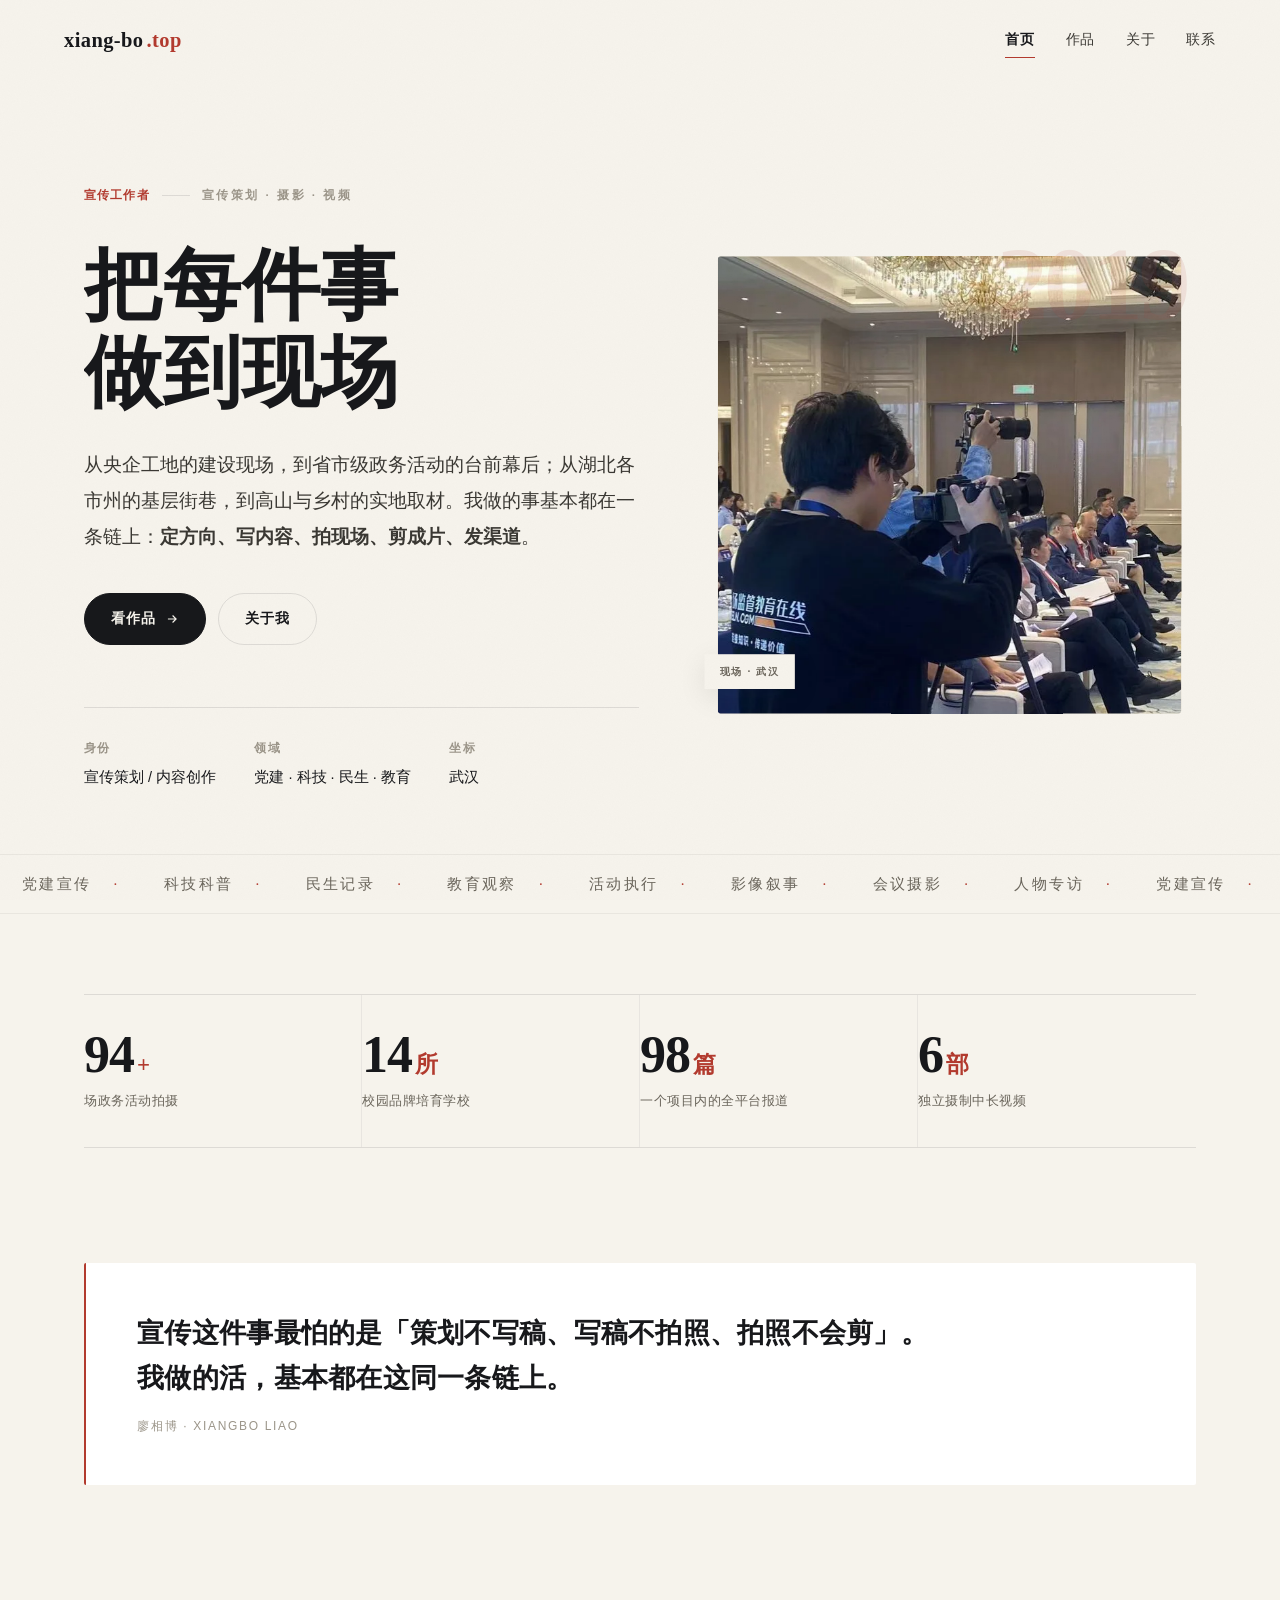
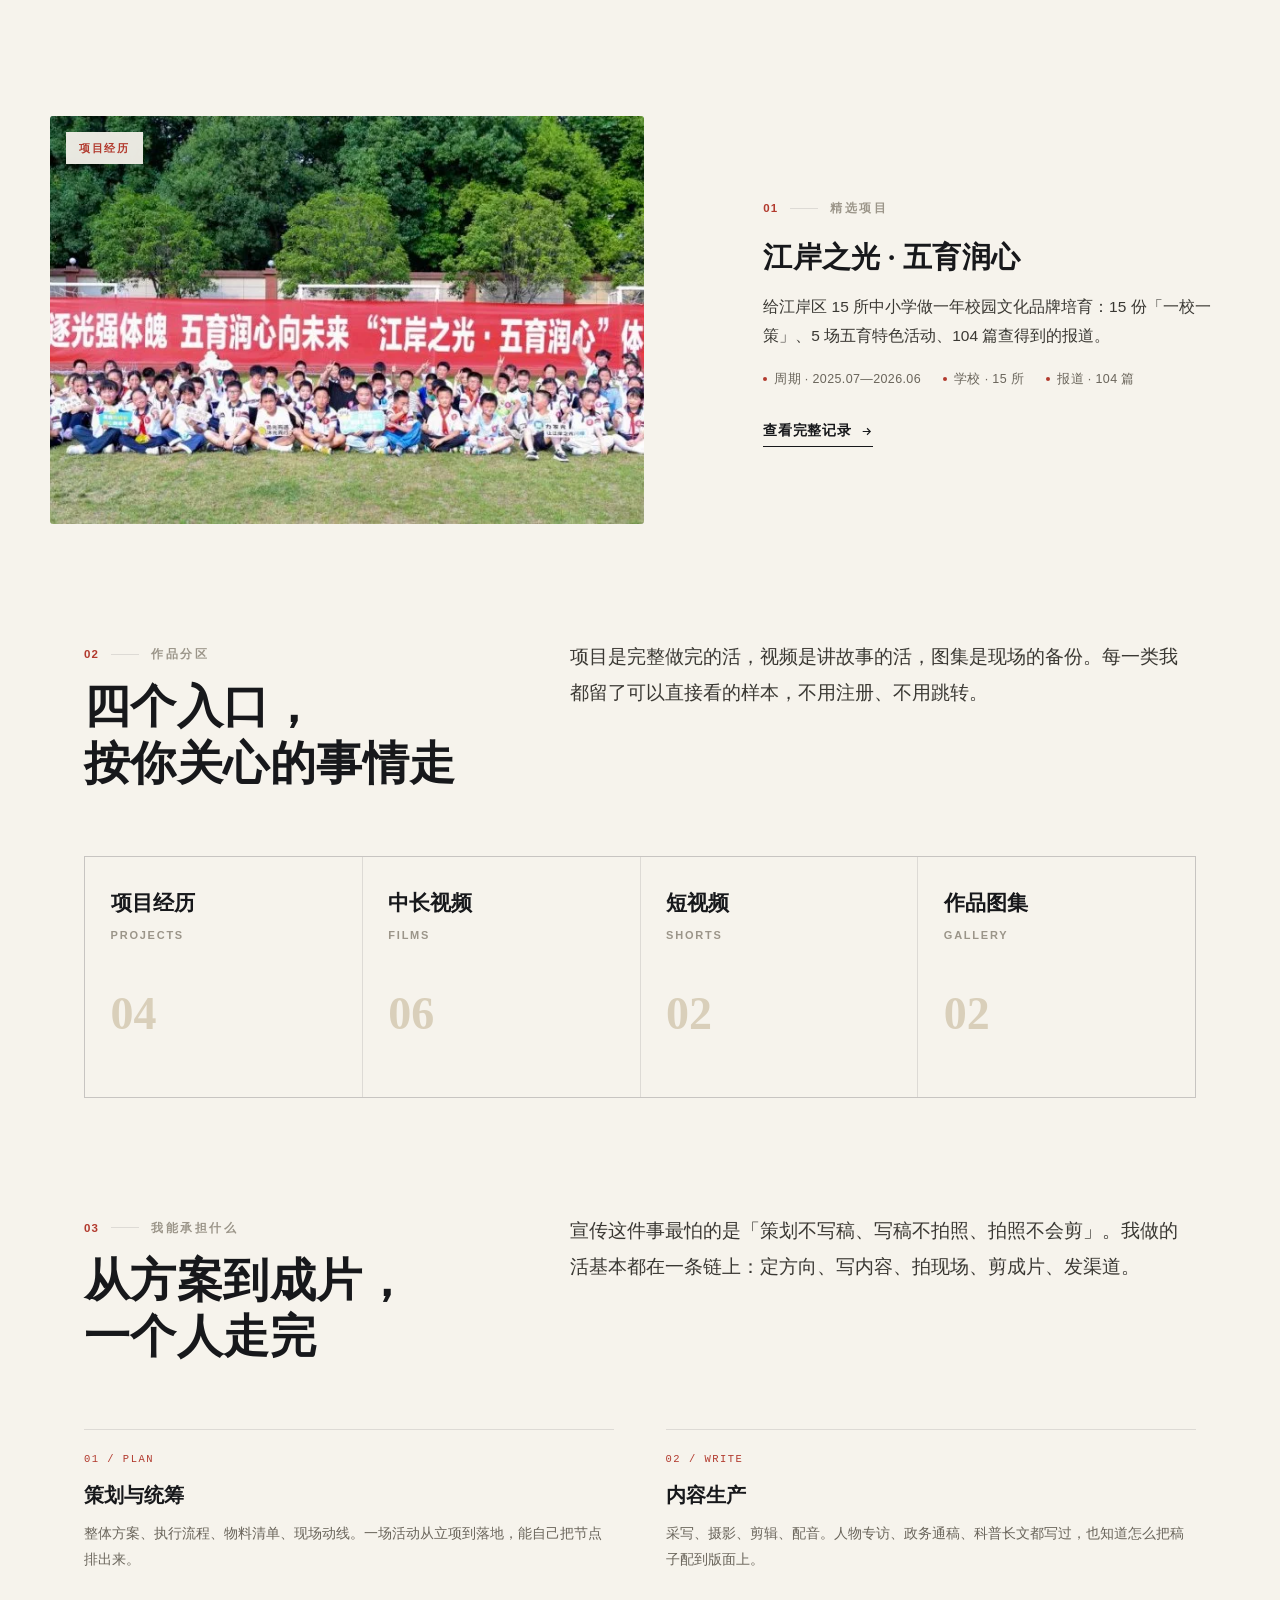
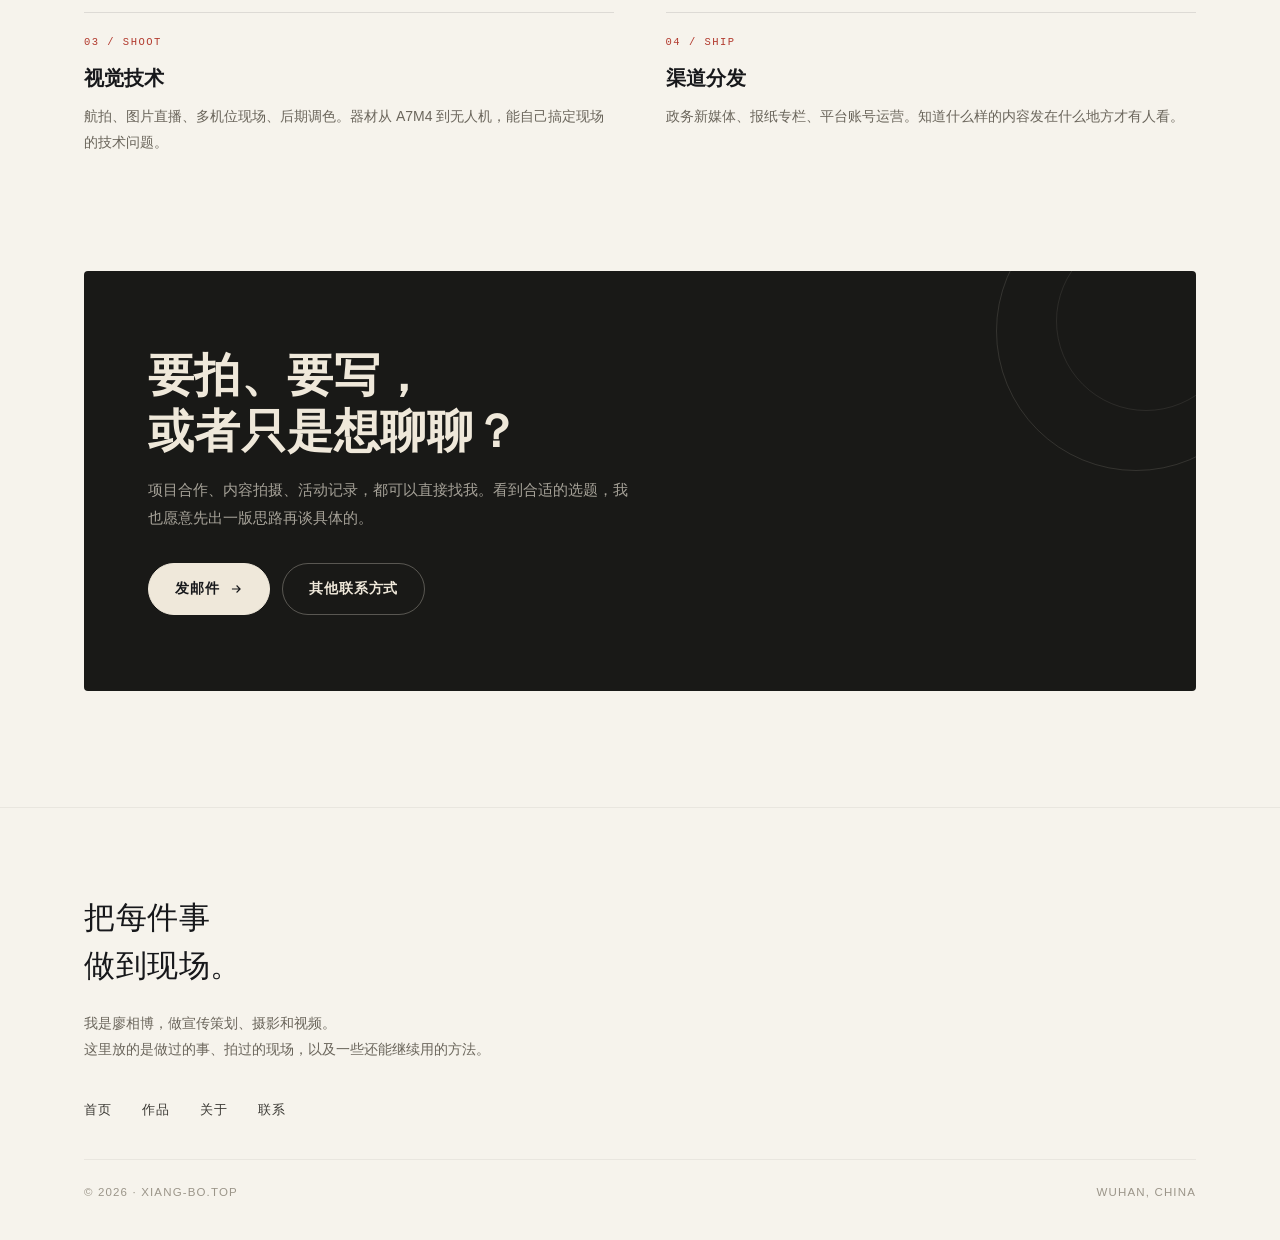
==== index.html @ d5b0b412 "个人作品集站点：首页/作品/项目详情/关于 + 可视化编辑器" ====
<!DOCTYPE html>
<html lang="zh-CN">
<head>
<meta charset="utf-8">
<meta name="viewport" content="width=device-width,initial-scale=1,viewport-fit=cover">
<title>廖相博 · 把每件事做到现场</title>
<meta name="description" content="廖相博，宣传策划 / 摄影 / 视频。从央企工地到省市级政务活动，做策划、写内容、拍现场、剪成片、发渠道。">
<meta name="theme-color" content="#F6F3EC">
<meta property="og:title" content="廖相博 · 把每件事做到现场">
<meta property="og:description" content="宣传策划 · 摄影 · 视频。项目、影片与现场记录。">
<meta property="og:type" content="website">
<link rel="icon" href="assets/favicon.svg" type="image/svg+xml">
<link rel="apple-touch-icon" href="assets/favicon.svg">
<link rel="canonical" href="https://xiang-bo.top/">
<meta property="og:url" content="https://xiang-bo.top/">
<meta property="og:site_name" content="廖相博 · xiang-bo.top">
<meta property="og:image" content="https://xiang-bo.top/assets/img/i002.webp">
<meta name="twitter:card" content="summary_large_image">
<link rel="stylesheet" href="assets/css/site.css">
<link rel="preload" as="image" href="assets/img/i002.webp">
</head>
<body data-page="home">

<div id="prog"></div>

<nav class="nav" id="nav">
  <a class="brand" href="index.html">xiang-bo<i>.top</i></a>
  <div class="nav-links">
    <a href="index.html" data-nav="home">首页</a>
    <a href="work.html" data-nav="work">作品</a>
    <a href="about.html" data-nav="about">关于</a>
    <a href="about.html#contact" data-nav="contact">联系</a>
  </div>
  <button class="nav-toggle" id="navToggle" aria-label="打开菜单"><span></span></button>
</nav>

<div class="nav-panel" id="navPanel">
  <a href="index.html">首页 <small>HOME</small></a>
  <a href="work.html">作品 <small>WORK</small></a>
  <a href="about.html">关于 <small>ABOUT</small></a>
  <a href="about.html#contact">联系 <small>CONTACT</small></a>
</div>

<div id="curtain"><b>XIANG-BO.TOP</b></div>

<main id="main"></main>

<footer>
  <div class="wrap">
    <p class="fq">把每件事<br>做到现场。</p>
    <p class="fnote">
      我是廖相博，做宣传策划、摄影和视频。<br>
      这里放的是做过的事、拍过的现场，以及一些还能继续用的方法。
    </p>
    <div class="flinks">
      <a href="index.html">首页</a>
      <a href="work.html">作品</a>
      <a href="about.html">关于</a>
      <a href="about.html#contact">联系</a>
    </div>
    <div class="fbot">
      <span>© 2026 · xiang-bo.top</span>
      <span>Wuhan, China</span>
    </div>
  </div>
</footer>

<script src="assets/js/content.js"></script>
<script src="assets/js/motion.js"></script>
<script src="assets/js/app.js"></script>
</body>
</html>
---- assets/css/site.css ----
/* ============================================================
   xiang-bo.top  ·  纸感个人站
   design system + motion layer
   ============================================================ */

:root{
  --paper:#F6F3EC;
  --paper-2:#EFEADE;
  --paper-3:#E7E1D2;
  --white:#FFFFFF;
  --ink:#17181B;
  --ink-2:#3A3833;
  --ink-3:#6A655B;
  --muted:#9B9589;
  --red:#B23A2E;
  --red-2:#D2604E;
  --red-wash:rgba(178,58,46,.09);
  --dark:#191917;
  --dark-2:#232320;
  --cream:#EFE8DA;
  --line:rgba(23,24,27,.11);
  --line-2:rgba(23,24,27,.06);
  --line-inv:rgba(239,232,218,.16);

  --serif:"Source Han Serif SC","Noto Serif SC","Songti SC","STSong",Georgia,"SimSun",serif;
  --sans:-apple-system,BlinkMacSystemFont,"PingFang SC","Microsoft YaHei","Helvetica Neue",Arial,sans-serif;
  --mono:"SF Mono",ui-monospace,Menlo,Consolas,monospace;

  --wrap:1240px;
  --gut:clamp(20px,5vw,64px);
  --ease:cubic-bezier(.22,.68,.24,1);
  --ease-out:cubic-bezier(.16,1,.3,1);
}

*,*::before,*::after{box-sizing:border-box;}
/* 入场位移会把元素临时推到视口外，用 clip 彻底掐掉横向滚动 */
html{overflow-x:hidden;}
@supports (overflow:clip){html,body{overflow-x:clip;}}
html{-webkit-text-size-adjust:100%;scroll-behavior:smooth;}
body{
  margin:0;background:var(--paper);color:var(--ink);
  font-family:var(--sans);font-size:16px;line-height:1.75;
  -webkit-font-smoothing:antialiased;text-rendering:optimizeLegibility;
  overflow-x:hidden;
}
img{max-width:100%;display:block;}
figure,blockquote,dl,dd{margin:0;}
a{color:inherit;text-decoration:none;}
button{font:inherit;color:inherit;background:none;border:none;cursor:pointer;}
::selection{background:rgba(178,58,46,.16);color:var(--ink);}

/* 纸张颗粒 */
body::after{
  content:"";position:fixed;inset:0;z-index:1;pointer-events:none;opacity:.5;
  background-image:url("data:image/svg+xml,%3Csvg xmlns='http://www.w3.org/2000/svg' width='180' height='180'%3E%3Cfilter id='n'%3E%3CfeTurbulence type='fractalNoise' baseFrequency='.82' numOctaves='3'/%3E%3CfeColorMatrix type='saturate' values='0'/%3E%3C/filter%3E%3Crect width='180' height='180' filter='url(%23n)' opacity='.055'/%3E%3C/svg%3E");
  mix-blend-mode:multiply;
}

.wrap{width:100%;max-width:var(--wrap);margin:0 auto;padding:0 var(--gut);}
.narrow{max-width:820px;}

/* ---------- 滚动进度 ---------- */
#prog{position:fixed;top:0;left:0;height:2px;width:0;background:var(--red);z-index:120;
  transition:width .1s linear;}

/* ---------- 导航 ---------- */
.nav{
  position:fixed;top:0;left:0;right:0;z-index:100;
  display:flex;align-items:center;justify-content:space-between;
  padding:22px var(--gut);
  transition:padding .45s var(--ease),background .45s var(--ease),box-shadow .45s var(--ease),border-color .45s;
  border-bottom:1px solid transparent;
}
.nav.small{
  padding:12px var(--gut);
  background:rgba(246,243,236,.86);
  backdrop-filter:blur(16px) saturate(1.3);
  -webkit-backdrop-filter:blur(16px) saturate(1.3);
  border-bottom-color:var(--line-2);
}
.brand{display:flex;align-items:baseline;gap:3px;font-family:var(--serif);
  font-size:clamp(17px,1.6vw,21px);font-weight:700;letter-spacing:.02em;line-height:1;}
.brand i{font-style:normal;color:var(--red);}
.brand span{font-family:var(--sans);font-size:10px;letter-spacing:.22em;color:var(--muted);
  margin-left:12px;text-transform:uppercase;font-weight:600;}
.nav-links{display:flex;align-items:center;gap:clamp(18px,2.4vw,38px);}
.nav-links a{
  position:relative;font-size:13.5px;letter-spacing:.06em;color:var(--ink-2);
  padding:6px 0;transition:color .3s;
}
.nav-links a::after{
  content:"";position:absolute;left:0;right:0;bottom:0;height:1px;background:var(--red);
  transform:scaleX(0);transform-origin:right;transition:transform .45s var(--ease-out);
}
.nav-links a:hover,.nav-links a.on{color:var(--ink);}
.nav-links a:hover::after,.nav-links a.on::after{transform:scaleX(1);transform-origin:left;}
.nav-links a.on{font-weight:600;}
.nav-toggle{display:none;width:40px;height:40px;position:relative;}
.nav-toggle span,.nav-toggle span::before,.nav-toggle span::after{
  position:absolute;left:9px;width:22px;height:1.5px;background:var(--ink);transition:transform .4s var(--ease),opacity .3s;
}
.nav-toggle span{top:19px;}
.nav-toggle span::before{content:"";top:-7px;left:0;}
.nav-toggle span::after{content:"";top:7px;left:0;}
body.menu-open .nav-toggle span{transform:rotate(45deg);}
body.menu-open .nav-toggle span::before{transform:translateY(7px) rotate(-90deg);}
body.menu-open .nav-toggle span::after{opacity:0;}

.nav-panel{
  position:fixed;inset:0;z-index:99;background:var(--paper);
  display:flex;flex-direction:column;justify-content:center;gap:4px;
  padding:0 var(--gut);
  clip-path:inset(0 0 100% 0);visibility:hidden;
  transition:clip-path .62s var(--ease-out),visibility .62s;
}
.nav-panel.on{clip-path:inset(0 0 0 0);visibility:visible;}
.nav-panel a{
  font-family:var(--serif);font-size:clamp(28px,8vw,40px);font-weight:700;
  padding:14px 0;border-bottom:1px solid var(--line-2);
  display:flex;align-items:baseline;justify-content:space-between;
  opacity:0;transform:translateY(18px);
  transition:opacity .5s var(--ease) var(--d,0s),transform .5s var(--ease) var(--d,0s);
}
.nav-panel.on a{opacity:1;transform:none;}
.nav-panel a small{font-family:var(--sans);font-size:11px;letter-spacing:.2em;color:var(--muted);font-weight:600;}

/* ---------- 光标跟随 ---------- */
#dot{
  position:fixed;top:0;left:0;width:9px;height:9px;border-radius:50%;
  background:var(--red);z-index:130;pointer-events:none;
  transform:translate(-50%,-50%);opacity:0;
  transition:width .3s var(--ease),height .3s var(--ease),opacity .3s,background .3s;
  mix-blend-mode:multiply;
}
#dot.on{opacity:.9;}
#dot.big{width:46px;height:46px;background:rgba(178,58,46,.14);}

/* ---------- 首屏遮罩 ---------- */
#curtain{
  position:fixed;inset:0;z-index:200;background:var(--paper);
  display:flex;align-items:center;justify-content:center;
  transition:transform .9s var(--ease-out);
}
#curtain.done{transform:translateY(-101%);}
#curtain b{
  font-family:var(--sans);font-size:11px;letter-spacing:.4em;color:var(--muted);
  font-weight:600;animation:pulse 1.4s infinite;
}
@keyframes pulse{0%,100%{opacity:.3}50%{opacity:1}}

/* ---------- 通用文字 ---------- */
.eyebrow{
  display:inline-flex;align-items:center;gap:12px;
  font-family:var(--sans);font-size:11.5px;letter-spacing:.22em;
  color:var(--muted);font-weight:600;text-transform:uppercase;
}
.eyebrow b{color:var(--red);font-weight:700;letter-spacing:.1em;}
.eyebrow .rule{display:inline-block;width:28px;height:1px;background:var(--line);}

h1,h2,h3,h4{font-family:var(--serif);margin:0;letter-spacing:.01em;}
.t-xl{font-size:clamp(34px,6.4vw,78px);line-height:1.12;font-weight:700;}
.t-lg{font-size:clamp(27px,4.2vw,46px);line-height:1.22;font-weight:700;}
.t-md{font-size:clamp(21px,2.6vw,29px);line-height:1.4;font-weight:700;}
.lead{font-size:clamp(16px,1.5vw,18.5px);line-height:1.95;color:var(--ink-2);}
.muted{color:var(--ink-3);}
.small{font-size:13.5px;line-height:1.8;color:var(--ink-3);}
.hl{
  background-image:linear-gradient(var(--red-wash),var(--red-wash));
  background-repeat:no-repeat;background-size:100% .52em;background-position:0 88%;
  -webkit-box-decoration-break:clone;box-decoration-break:clone;
}

/* ---------- 按钮 ---------- */
.btn{
  display:inline-flex;align-items:center;gap:10px;
  padding:13px 26px;border-radius:100px;
  font-size:13.5px;font-weight:600;letter-spacing:.06em;
  border:1px solid var(--ink);background:var(--ink);color:var(--paper);
  position:relative;overflow:hidden;isolation:isolate;
  transition:color .35s var(--ease),border-color .35s;
}
.btn::before{
  content:"";position:absolute;inset:0;z-index:-1;background:var(--red);
  transform:translateY(101%);transition:transform .45s var(--ease-out);
}
.btn:hover{color:#fff;border-color:var(--red);}
.btn:hover::before{transform:translateY(0);}
.btn svg{width:14px;height:14px;transition:transform .4s var(--ease-out);}
.btn:hover svg{transform:translateX(4px);}
.btn.ghost{background:none;color:var(--ink);border-color:var(--line);}
.btn.ghost::before{background:var(--ink);}
.btn.ghost:hover{color:var(--paper);border-color:var(--ink);}

/* ---------- 动效基元 ---------- */
.rv{opacity:0;transform:translateY(30px);
  transition:opacity .85s var(--ease-out),transform .85s var(--ease-out);
  transition-delay:var(--d,0s);}
.rv.in{opacity:1;transform:none;}
.rv[data-rv="left"]{transform:translateX(-34px);}
.rv[data-rv="right"]{transform:translateX(34px);}
.rv[data-rv="scale"]{transform:scale(.94);}
.rv[data-rv="clip"]{transform:none;opacity:1;clip-path:inset(0 0 100% 0);
  transition:clip-path 1s var(--ease-out);transition-delay:var(--d,0s);}
.rv[data-rv="clip"].in{clip-path:inset(0 0 0 0);}

/* 逐行上浮 */
.line-mask{display:block;overflow:hidden;}
.line-mask > span{display:block;transform:translateY(110%);
  transition:transform 1s var(--ease-out);transition-delay:var(--d,0s);}
.in .line-mask > span,.line-mask.in > span{transform:none;}

/* ---------- 图片通用 ---------- */
.shot{position:relative;overflow:hidden;background:var(--paper-3);border-radius:2px;}
.shot img{width:100%;height:100%;object-fit:cover;transition:transform 1.1s var(--ease-out);}
.shot:hover img{transform:scale(1.045);}
.grain{position:relative;}
.grain::after{
  content:"";position:absolute;inset:0;pointer-events:none;
  background-image:url("data:image/svg+xml,%3Csvg xmlns='http://www.w3.org/2000/svg' width='120' height='120'%3E%3Cfilter id='n'%3E%3CfeTurbulence type='fractalNoise' baseFrequency='.9' numOctaves='2'/%3E%3C/filter%3E%3Crect width='120' height='120' filter='url(%23n)' opacity='.16'/%3E%3C/svg%3E");
  mix-blend-mode:overlay;opacity:.35;
}

/* ---------- 页脚 ---------- */
footer{position:relative;z-index:2;border-top:1px solid var(--line-2);
  padding:clamp(50px,7vw,86px) 0 clamp(28px,3vw,40px);background:var(--paper);}
footer .fq{font-family:var(--serif);font-size:clamp(21px,3vw,31px);line-height:1.55;
  margin:0 0 20px;letter-spacing:.02em;color:var(--ink);max-width:16em;}
footer .fnote{font-size:14px;line-height:1.9;color:var(--ink-3);max-width:34em;margin:0 0 36px;}
.flinks{display:flex;flex-wrap:wrap;gap:clamp(16px,2.4vw,34px);margin-bottom:34px;}
.flinks a{font-size:13px;color:var(--ink-2);letter-spacing:.05em;position:relative;padding-bottom:3px;}
.flinks a::after{content:"";position:absolute;left:0;right:0;bottom:0;height:1px;
  background:var(--red);transform:scaleX(0);transform-origin:right;transition:transform .4s var(--ease-out);}
.flinks a:hover::after{transform:scaleX(1);transform-origin:left;}
.fbot{display:flex;justify-content:space-between;gap:16px;flex-wrap:wrap;
  padding-top:22px;border-top:1px solid var(--line-2);
  font-size:11.5px;letter-spacing:.1em;color:var(--muted);text-transform:uppercase;}

/* ---------- 灯箱 ---------- */
#lb{
  position:fixed;inset:0;z-index:150;background:rgba(20,19,17,.94);
  display:flex;align-items:center;justify-content:center;padding:5vh 5vw;
  opacity:0;visibility:hidden;transition:opacity .4s,visibility .4s;
}
#lb.on{opacity:1;visibility:visible;}
#lb img{max-width:100%;max-height:90vh;object-fit:contain;
  transform:scale(.94);transition:transform .5s var(--ease-out);border-radius:2px;}
#lb.on img{transform:scale(1);}
#lbClose{position:absolute;top:24px;right:28px;color:#EFE8DA;font-size:12px;
  letter-spacing:.18em;text-transform:uppercase;opacity:.7;}
#lbClose:hover{opacity:1;}
#lbCap{position:absolute;left:0;right:0;bottom:18px;text-align:center;
  color:rgba(239,232,218,.6);font-size:12.5px;padding:0 20px;}

/* ============================================================
   首页
   ============================================================ */
.hero{position:relative;padding:clamp(120px,15vw,180px) 0 clamp(50px,7vw,80px);overflow:hidden;}
.hero-grid{display:grid;grid-template-columns:minmax(0,1.06fr) minmax(0,.94fr);
  gap:clamp(28px,5vw,80px);align-items:center;}
.hero-eyebrow{margin-bottom:clamp(22px,3vw,34px);}
.hero h1{margin:0 0 clamp(20px,2.6vw,30px);}
.hero h1 em{font-style:normal;color:var(--red);position:relative;}
.hero .lead{max-width:31em;margin:0 0 clamp(26px,3.4vw,38px);}
.hero-acts{display:flex;flex-wrap:wrap;gap:12px;}
.hero-meta{display:flex;flex-wrap:wrap;gap:clamp(20px,3vw,42px);margin-top:clamp(38px,5vw,62px);
  padding-top:clamp(22px,3vw,30px);border-top:1px solid var(--line);}
.hero-meta div{min-width:0;}
.hero-meta dt{font-size:11.5px;letter-spacing:.12em;color:var(--muted);
  text-transform:uppercase;font-weight:600;margin-bottom:7px;}
.hero-meta dd{margin:0;font-size:14.5px;color:var(--ink);font-weight:500;}

.hero-figure{position:relative;}
.hero-figure{display:flex;flex-direction:column;justify-content:center;}
.hero-figure .frame{position:relative;overflow:hidden;border-radius:3px;
  height:clamp(340px,38vw,520px);background:var(--paper-3);}
.hero-figure .frame img{width:100%;height:114%;object-fit:cover;
  object-position:center 42%;will-change:transform;}
.hero-figure .tag{
  position:absolute;left:-14px;bottom:26px;
  background:var(--paper);padding:9px 16px;font-size:11px;letter-spacing:.14em;
  color:var(--ink-3);text-transform:uppercase;font-weight:600;
  box-shadow:0 8px 30px rgba(23,24,27,.09);
}
.hero-figure .num{
  position:absolute;right:-6px;top:-26px;font-family:var(--serif);
  font-size:clamp(60px,9vw,110px);line-height:1;color:rgba(178,58,46,.10);
  font-weight:700;pointer-events:none;letter-spacing:-.04em;
}

/* marquee */
.marquee{border-top:1px solid var(--line-2);border-bottom:1px solid var(--line-2);
  overflow:hidden;padding:16px 0;margin:clamp(40px,5vw,64px) 0 0;}
.marquee-track{display:flex;gap:0;white-space:nowrap;will-change:transform;
  animation:slide 42s linear infinite;}
.marquee:hover .marquee-track{animation-play-state:paused;}
.marquee-track span{font-family:var(--serif);font-size:clamp(13px,1.3vw,15px);
  letter-spacing:.16em;color:var(--ink-3);padding:0 22px;display:inline-flex;align-items:center;gap:22px;}
.marquee-track span::after{content:"·";color:var(--red);}
@keyframes slide{from{transform:translateX(0)}to{transform:translateX(-50%)}}

/* section 基础 */
.sec{padding:clamp(64px,9vw,124px) 0;position:relative;}
.sec-head{display:grid;grid-template-columns:minmax(0,.82fr) minmax(0,1.18fr);
  gap:clamp(20px,4vw,64px);align-items:start;margin-bottom:clamp(38px,5vw,64px);}
.sec-head h2{margin:14px 0 0;}
.sec-head .lead{margin:0;}
.sec-rule{height:1px;background:var(--line);margin:0;}

/* 数字带 */
.facts{display:grid;grid-template-columns:repeat(4,1fr);gap:0;
  border-top:1px solid var(--line);border-bottom:1px solid var(--line);}
.facts div{padding:clamp(22px,3vw,34px) clamp(12px,2vw,28px) clamp(22px,3vw,34px) 0;
  border-right:1px solid var(--line-2);}
.facts div:last-child{border-right:none;}
.facts b{display:block;font-family:var(--serif);font-size:clamp(30px,4.4vw,52px);
  line-height:1;font-weight:700;letter-spacing:-.02em;color:var(--ink);}
.facts b i{font-style:normal;font-size:.44em;color:var(--red);margin-left:3px;font-weight:600;}
.facts .lab{display:block;margin-top:10px;font-size:12.5px;color:var(--ink-3);letter-spacing:.04em;}

/* 精选项目 */
.feat{display:grid;grid-template-columns:minmax(0,1.12fr) minmax(0,.88fr);
  gap:clamp(24px,4vw,58px);align-items:center;}
.feat-media{position:relative;overflow:hidden;border-radius:3px;aspect-ratio:16/11;background:var(--paper-3);}
.feat-media img{width:100%;height:100%;object-fit:cover;transition:transform 1.2s var(--ease-out);}
.feat:hover .feat-media img{transform:scale(1.04);}
.feat-media .badge{
  position:absolute;left:16px;top:16px;background:rgba(246,243,236,.94);
  padding:7px 13px;font-size:10.5px;letter-spacing:.16em;font-weight:700;
  text-transform:uppercase;color:var(--red);backdrop-filter:blur(6px);
}
.feat-body h3{margin:16px 0 14px;}
.feat-body p{margin:0 0 18px;font-size:15.5px;line-height:1.9;color:var(--ink-2);}
.feat-facts{display:flex;flex-wrap:wrap;gap:8px 22px;margin:0 0 26px;padding:0;list-style:none;}
.feat-facts li{font-size:12.5px;color:var(--ink-3);letter-spacing:.03em;
  display:flex;align-items:center;gap:7px;}
.feat-facts li::before{content:"";width:4px;height:4px;background:var(--red);border-radius:50%;}
.link-arrow{display:inline-flex;align-items:center;gap:9px;font-size:13.5px;
  font-weight:600;letter-spacing:.05em;color:var(--ink);position:relative;padding-bottom:4px;}
.link-arrow::after{content:"";position:absolute;left:0;right:0;bottom:0;height:1px;
  background:var(--ink);transform-origin:right;transition:transform .45s var(--ease-out);}
.link-arrow svg{width:13px;height:13px;transition:transform .4s var(--ease-out);}
.feat:hover .link-arrow svg,.link-arrow:hover svg{transform:translateX(5px);}
.feat:hover .link-arrow::after{transform:scaleX(.4);transform-origin:left;}

/* 分类卡 */
.cats{display:grid;grid-template-columns:repeat(4,1fr);gap:1px;background:var(--line);
  border:1px solid var(--line);}
.cat{background:var(--paper);padding:clamp(22px,2.6vw,32px) clamp(18px,2vw,26px);
  position:relative;overflow:hidden;transition:background .45s var(--ease);min-height:clamp(180px,20vw,240px);
  display:flex;flex-direction:column;justify-content:space-between;}
.cat::before{content:"";position:absolute;left:0;top:0;bottom:0;width:2px;background:var(--red);
  transform:scaleY(0);transform-origin:bottom;transition:transform .5s var(--ease-out);}
.cat:hover{background:var(--white);}
.cat:hover::before{transform:scaleY(1);transform-origin:top;}
.cat b{font-family:var(--serif);font-size:clamp(17px,1.8vw,21px);font-weight:700;line-height:1.4;}
.cat em{font-style:normal;display:block;margin-top:7px;font-size:11px;letter-spacing:.16em;
  color:var(--muted);text-transform:uppercase;font-weight:600;}
.cat .n{font-family:var(--serif);font-size:clamp(32px,4vw,46px);line-height:1;
  color:#D9CFBA;font-weight:700;transition:color .45s;}
.cat:hover .n{color:rgba(178,58,46,.18);}
.cat .go{font-size:11.5px;letter-spacing:.14em;color:var(--red);font-weight:600;
  opacity:0;transform:translateY(6px);transition:opacity .4s,transform .4s var(--ease-out);}
.cat:hover .go{opacity:1;transform:none;}

/* 能力四宫格 */
.skills{display:grid;grid-template-columns:repeat(2,1fr);gap:clamp(20px,3vw,40px) clamp(24px,4vw,60px);}
.skill{border-top:1px solid var(--line);padding-top:20px;}
.skill b{display:block;font-family:var(--serif);font-size:clamp(17px,1.8vw,20px);
  font-weight:700;margin-bottom:8px;}
.skill p{margin:0;font-size:14px;line-height:1.85;color:var(--ink-3);}
.skill .k{font-family:var(--mono);font-size:10.5px;color:var(--red);letter-spacing:.14em;
  display:block;margin-bottom:10px;}

/* 引用块 */
.pull{margin:0;padding:clamp(30px,4vw,48px) clamp(24px,4vw,52px);
  background:var(--white);border-left:2px solid var(--red);border-radius:2px;}
.pull p{margin:0;font-family:var(--serif);font-size:clamp(19px,2.4vw,27px);
  line-height:1.65;font-weight:700;letter-spacing:.01em;}
.pull cite{display:block;margin-top:16px;font-style:normal;font-size:12px;
  letter-spacing:.14em;color:var(--muted);text-transform:uppercase;}

/* CTA 深色 */
.cta{background:var(--dark);color:var(--cream);border-radius:4px;
  padding:clamp(44px,6vw,80px) clamp(26px,5vw,72px);position:relative;overflow:hidden;}
.cta::before{content:"";position:absolute;right:-80px;top:-80px;width:280px;height:280px;
  border:1px solid rgba(239,232,218,.13);border-radius:50%;}
.cta::after{content:"";position:absolute;right:-40px;top:-40px;width:180px;height:180px;
  border:1px solid rgba(239,232,218,.09);border-radius:50%;}
.cta h2{color:var(--cream);margin:0 0 16px;max-width:18em;position:relative;z-index:1;}
.cta p{color:rgba(239,232,218,.66);font-size:15px;line-height:1.9;max-width:32em;
  margin:0 0 30px;position:relative;z-index:1;}
.cta .acts{display:flex;flex-wrap:wrap;gap:12px;position:relative;z-index:1;}
.cta .btn{background:var(--cream);color:var(--ink);border-color:var(--cream);}
.cta .btn::before{background:var(--red);}
.cta .btn:hover{color:#fff;border-color:var(--red);}
.cta .btn.ghost{background:none;color:var(--cream);border-color:rgba(239,232,218,.3);}
.cta .btn.ghost::before{background:var(--cream);}
.cta .btn.ghost:hover{color:var(--ink);border-color:var(--cream);}

/* ============================================================
   列表页
   ============================================================ */
.phead{padding:clamp(112px,14vw,168px) 0 clamp(30px,4vw,50px);}
.phead h1{margin:18px 0 20px;}
.phead .lead{max-width:36em;}

.filters{display:flex;flex-wrap:wrap;gap:8px;margin:clamp(24px,3vw,36px) 0 clamp(30px,4vw,48px);
  padding-bottom:clamp(18px,3vw,26px);border-bottom:1px solid var(--line);}
.filters button{
  padding:8px 17px;border-radius:100px;font-size:12.5px;letter-spacing:.05em;
  color:var(--ink-3);border:1px solid transparent;transition:all .35s var(--ease);
}
.filters button:hover{color:var(--ink);background:var(--white);}
.filters button.on{background:var(--ink);color:var(--paper);border-color:var(--ink);}
.filters button i{font-style:normal;font-size:10.5px;opacity:.55;margin-left:5px;}

.grid{display:grid;grid-template-columns:repeat(3,1fr);gap:clamp(22px,3.4vw,44px) clamp(18px,2.6vw,34px);}
.card{position:relative;display:block;transition:opacity .5s var(--ease),transform .5s var(--ease);}
.card.hide{display:none;}
.card .cm{position:relative;overflow:hidden;aspect-ratio:4/3.2;background:var(--paper-3);border-radius:2px;}
.card .cm img{width:100%;height:100%;object-fit:cover;
  transition:transform 1.1s var(--ease-out),filter .6s;}
.card:hover .cm img{transform:scale(1.055);}
.card .cm::after{content:"";position:absolute;inset:0;background:rgba(23,24,27,.24);
  opacity:0;transition:opacity .45s;}
.card:hover .cm::after{opacity:1;}
.card .cm .access{
  position:absolute;left:50%;top:50%;transform:translate(-50%,-50%) scale(.9);
  color:#F6F3EC;font-size:11px;letter-spacing:.24em;font-weight:700;
  opacity:0;transition:opacity .4s,transform .5s var(--ease-out);z-index:2;white-space:nowrap;
}
.card:hover .cm .access{opacity:1;transform:translate(-50%,-50%) scale(1);}
.card .cw{padding-top:16px;}
.card .cmeta{display:flex;align-items:center;gap:10px;font-size:11px;
  letter-spacing:.12em;color:var(--muted);text-transform:uppercase;font-weight:600;
  margin-bottom:9px;}
.card .cmeta .c{color:var(--red);}
.card h3{font-family:var(--serif);font-size:clamp(16.5px,1.7vw,19.5px);line-height:1.45;
  font-weight:700;margin:0 0 8px;transition:color .35s;
  display:-webkit-box;-webkit-line-clamp:2;-webkit-box-orient:vertical;overflow:hidden;}
.card:hover h3{color:var(--red);}
.card p{margin:0;font-size:13px;line-height:1.75;color:var(--ink-3);
  display:-webkit-box;-webkit-line-clamp:2;-webkit-box-orient:vertical;overflow:hidden;}

.empty{padding:60px 0;text-align:center;color:var(--muted);font-size:14px;}

/* ============================================================
   详情页
   ============================================================ */
.dhead{padding:clamp(104px,13vw,150px) 0 0;}
.crumb{display:flex;align-items:center;gap:9px;font-size:11.5px;letter-spacing:.12em;
  color:var(--muted);text-transform:uppercase;font-weight:600;margin-bottom:22px;}
.crumb a:hover{color:var(--red);}
.crumb .sep{opacity:.4;}
.dhead h1{margin:0 0 20px;max-width:20em;}
.dhead .sub{font-size:clamp(15px,1.5vw,17.5px);line-height:1.9;color:var(--ink-2);
  max-width:36em;margin:0 0 clamp(26px,3.4vw,38px);}
.dmeta{display:grid;grid-template-columns:repeat(4,1fr);gap:0;
  border-top:1px solid var(--line);border-bottom:1px solid var(--line);margin-bottom:clamp(34px,5vw,56px);}
.dmeta div{padding:18px clamp(12px,2vw,24px) 20px 0;border-right:1px solid var(--line-2);}
.dmeta div:last-child{border-right:none;}
.dmeta dt{font-size:10px;letter-spacing:.18em;color:var(--muted);text-transform:uppercase;
  font-weight:600;margin-bottom:6px;}
.dmeta dd{margin:0;font-size:13.5px;color:var(--ink);font-weight:500;}

.dcover{position:relative;overflow:hidden;border-radius:3px;aspect-ratio:16/8.4;
  background:var(--paper-3);margin-bottom:clamp(40px,6vw,72px);}
.dcover img{width:100%;height:112%;object-fit:cover;will-change:transform;}

.body-flow{max-width:760px;margin:0 auto;padding:0 var(--gut);}
.body-flow p{font-size:clamp(16px,1.55vw,17.5px);line-height:2.05;color:var(--ink-2);
  margin:0 0 24px;letter-spacing:.01em;}
.body-flow h2{font-size:clamp(21px,2.4vw,27px);line-height:1.4;font-weight:700;
  margin:clamp(40px,5vw,58px) 0 20px;padding-left:18px;border-left:2px solid var(--red);}
.body-flow h3{font-size:clamp(18px,2vw,21px);line-height:1.45;font-weight:700;
  margin:clamp(30px,4vw,42px) 0 14px;}
.body-flow strong{font-weight:600;color:var(--ink);
  background-image:linear-gradient(var(--red-wash),var(--red-wash));
  background-repeat:no-repeat;background-size:100% .5em;background-position:0 88%;
  -webkit-box-decoration-break:clone;box-decoration-break:clone;}
.body-flow a{color:var(--red);border-bottom:1px solid rgba(178,58,46,.3);}
.body-flow a:hover{border-bottom-color:var(--red);}
/* 长网址不许撑破栏宽 */
.body-flow p,.body-flow li,.body-flow .note,.about-grid .main p,.dhead .sub,.feat-body p{overflow-wrap:anywhere;}
.body-flow ul,.body-flow ol{margin:0 0 24px;padding-left:22px;}
.body-flow li{font-size:clamp(15.5px,1.5vw,17px);line-height:1.95;color:var(--ink-2);margin-bottom:8px;}
.body-flow blockquote{margin:clamp(30px,4vw,44px) 0;padding:22px 26px;background:var(--white);
  border-left:2px solid var(--red);font-family:var(--serif);font-size:clamp(17px,2vw,21px);
  line-height:1.7;font-weight:700;color:var(--ink);}
.body-flow blockquote p{margin:0;font-size:inherit;color:inherit;line-height:inherit;}
.body-flow hr{border:none;border-top:1px solid var(--line);margin:clamp(36px,4vw,52px) 0;}

.fig{margin:clamp(30px,4vw,46px) 0;}
.fig .shot{aspect-ratio:auto;}
.fig img{cursor:zoom-in;}
.fig figcaption{margin-top:10px;font-size:12px;line-height:1.7;color:var(--ink-3);
  letter-spacing:.02em;}
.gal{display:grid;grid-template-columns:repeat(2,1fr);gap:10px;margin:clamp(30px,4vw,46px) 0;}
.gal .shot{aspect-ratio:1/1;}
.gal .shot:first-child:last-child{grid-column:1/-1;aspect-ratio:16/9;}
.embed{position:relative;aspect-ratio:16/9;background:var(--dark);border-radius:3px;
  overflow:hidden;margin:clamp(28px,4vw,40px) 0;}
.embed iframe,.embed video{width:100%;height:100%;border:none;display:block;}

.body-flow .note{background:var(--paper-2);padding:20px 24px;border-radius:2px;font-size:14px;
  line-height:1.85;color:var(--ink-3);margin:clamp(28px,4vw,40px) 0;}



/* 无封面占位 */
.ph{width:100%;height:100%;display:flex;flex-direction:column;align-items:center;justify-content:center;
  gap:10px;background:linear-gradient(140deg,#EFEADE,#E3DBC9);position:relative;}
.ph::before{content:"";position:absolute;inset:14px;border:1px solid rgba(23,24,27,.10);}
.ph span{font-family:var(--serif);font-size:clamp(19px,2vw,25px);letter-spacing:.14em;
  color:rgba(23,24,27,.28);font-weight:700;position:relative;}
.ph em{font-style:normal;font-size:10.5px;letter-spacing:.22em;color:rgba(178,58,46,.55);
  text-transform:uppercase;font-weight:600;position:relative;}

/* 正文表格 */
.tblwrap{margin:clamp(26px,3.4vw,38px) 0;overflow-x:auto;-webkit-overflow-scrolling:touch;}
.body-flow table{width:100%;border-collapse:collapse;font-size:14.5px;min-width:340px;}
.body-flow th,.body-flow td{padding:12px 14px;text-align:left;border-bottom:1px solid var(--line);}
.body-flow th{font-weight:700;font-size:12px;letter-spacing:.08em;color:var(--ink-3);
  text-transform:uppercase;background:var(--paper-2);border-bottom:1px solid var(--line);}
.body-flow td:first-child{color:var(--ink);}
.body-flow td:last-child{font-family:var(--mono);font-size:13px;color:var(--red);white-space:nowrap;}
.body-flow tbody tr:hover{background:rgba(255,255,255,.6);}

/* 英文段 */
.body-flow .en-p{font-size:14.5px;line-height:1.9;color:var(--ink-3);letter-spacing:.01em;}
.about-grid .main .en-p{font-size:14px;line-height:1.9;color:var(--ink-3);margin-bottom:18px;}

/* 上下篇 */
.pager{display:grid;grid-template-columns:1fr 1fr;gap:1px;background:var(--line);
  border-top:1px solid var(--line);border-bottom:1px solid var(--line);
  margin:clamp(60px,8vw,100px) 0 0;}
.pager a{background:var(--paper);padding:clamp(24px,3vw,34px) clamp(20px,3vw,32px);
  transition:background .4s var(--ease);}
.pager a:hover{background:var(--white);}
.pager .k{font-size:10.5px;letter-spacing:.18em;color:var(--muted);text-transform:uppercase;
  font-weight:600;display:block;margin-bottom:10px;}
.pager b{font-family:var(--serif);font-size:clamp(15px,1.7vw,18.5px);font-weight:700;
  line-height:1.45;display:block;transition:color .35s;}
.pager a:hover b{color:var(--red);}
.pager .next{text-align:right;}

/* ============================================================
   关于页
   ============================================================ */
.about-hero{padding:clamp(110px,14vw,164px) 0 clamp(40px,5vw,64px);}
.about-hero h1{margin:18px 0 24px;max-width:16em;}
.about-grid{display:grid;grid-template-columns:minmax(0,.78fr) minmax(0,1.22fr);
  gap:clamp(24px,5vw,72px);align-items:start;}
.about-grid .side{position:sticky;top:96px;}
.about-grid .side h2{margin:0 0 12px;}
.about-grid .side .en{font-family:var(--serif);font-size:clamp(15px,1.6vw,18px);
  line-height:1.7;color:var(--ink-3);font-style:italic;margin:0 0 20px;}
.about-grid .main p{font-size:clamp(16px,1.55vw,17.5px);line-height:2.05;margin:0 0 24px;color:var(--ink-2);}
.about-grid .main .en-p{font-size:14.5px;line-height:1.95;color:var(--ink-3);}

.photo-grid{display:grid;grid-template-columns:repeat(3,1fr);gap:clamp(10px,1.6vw,16px);
  margin-top:clamp(30px,4vw,44px);}
.photo-grid figure{margin:0;}
.photo-grid .shot{aspect-ratio:4/3.4;}
.photo-grid figcaption{margin-top:8px;font-size:11.5px;line-height:1.6;color:var(--ink-3);}

/* 时间线 */
.tl{position:relative;margin-top:clamp(30px,4vw,44px);}
.tl-item{display:grid;grid-template-columns:130px 1fr;gap:clamp(18px,3vw,40px);
  padding-bottom:clamp(28px,4vw,40px);position:relative;}
.tl-when{font-family:var(--mono);font-size:12px;letter-spacing:.06em;color:var(--muted);
  text-align:right;padding-top:4px;}
.tl-body{position:relative;padding-left:26px;border-left:1px solid var(--line);}
.tl-body::before{content:"";position:absolute;left:-4px;top:8px;width:7px;height:7px;
  border-radius:50%;background:var(--red);box-shadow:0 0 0 4px var(--paper);}
.tl-body b{display:block;font-family:var(--serif);font-size:clamp(16px,1.8vw,19px);
  font-weight:700;margin-bottom:5px;}
.tl-body p{margin:0;font-size:13.5px;line-height:1.8;color:var(--ink-3);}

/* 奖项 */
.awards{display:grid;gap:1px;background:var(--line);border:1px solid var(--line);
  margin-top:clamp(26px,3vw,36px);}
.award{background:var(--paper);padding:clamp(18px,2.4vw,26px) clamp(18px,2.4vw,28px);
  display:grid;grid-template-columns:auto 1fr auto;gap:16px;align-items:center;
  transition:background .4s var(--ease);}
.award:hover{background:var(--white);}
.award .y{font-family:var(--mono);font-size:11.5px;color:var(--red);letter-spacing:.06em;}
.award b{font-family:var(--serif);font-size:clamp(15px,1.6vw,17.5px);font-weight:700;}
.award span{font-size:12px;color:var(--muted);letter-spacing:.08em;}

/* 响应式 */
@media (max-width:1080px){
  .grid{grid-template-columns:repeat(2,minmax(0,1fr));}
  .skills{grid-template-columns:minmax(0,1fr);}
  .cats{grid-template-columns:repeat(2,minmax(0,1fr));}
}
@media (max-width:820px){
  .nav-links{display:none;}
  .nav-toggle{display:block;}
  .hero-grid{grid-template-columns:minmax(0,1fr);gap:36px;}
  .hero{padding-top:104px;}
  .hero-figure{order:-1;max-width:420px;}
  .hero-figure .frame{height:auto;aspect-ratio:4/3.2;}
  .hero-figure .num{display:none;}
  .sec-head{grid-template-columns:minmax(0,1fr);gap:18px;}
  .facts{grid-template-columns:repeat(2,minmax(0,1fr));}
  .facts div:nth-child(2n){border-right:none;}
  .facts div{border-bottom:1px solid var(--line-2);}
  .feat{grid-template-columns:minmax(0,1fr);gap:26px;}
  .grid{grid-template-columns:minmax(0,1fr);gap:34px;}
  .cats{grid-template-columns:minmax(0,1fr);}
  .cat{min-height:0;}
  .dmeta{grid-template-columns:repeat(2,minmax(0,1fr));}
  .dmeta div:nth-child(2n){border-right:none;}
  .dmeta div:nth-child(-n+2){border-bottom:1px solid var(--line-2);}
  .dcover{aspect-ratio:4/3;}
  .about-grid{grid-template-columns:minmax(0,1fr);gap:32px;}
  .about-grid .side{position:static;}
  .photo-grid{grid-template-columns:repeat(2,minmax(0,1fr));}
  .tl-item{grid-template-columns:minmax(0,1fr);gap:8px;}
  .tl-when{text-align:left;padding:0 0 0 26px;}
  .gal{grid-template-columns:minmax(0,1fr);}
  .pager{grid-template-columns:minmax(0,1fr);}
  .pager .next{text-align:left;}
  .fbot{flex-direction:column;gap:8px;}
  #dot{display:none;}
}

@media (prefers-reduced-motion:reduce){
  *,*::before,*::after{animation-duration:.001ms!important;animation-iteration-count:1!important;
    transition-duration:.001ms!important;scroll-behavior:auto!important;}
  .rv{opacity:1;transform:none;clip-path:none;}
  .line-mask > span{transform:none;}
}
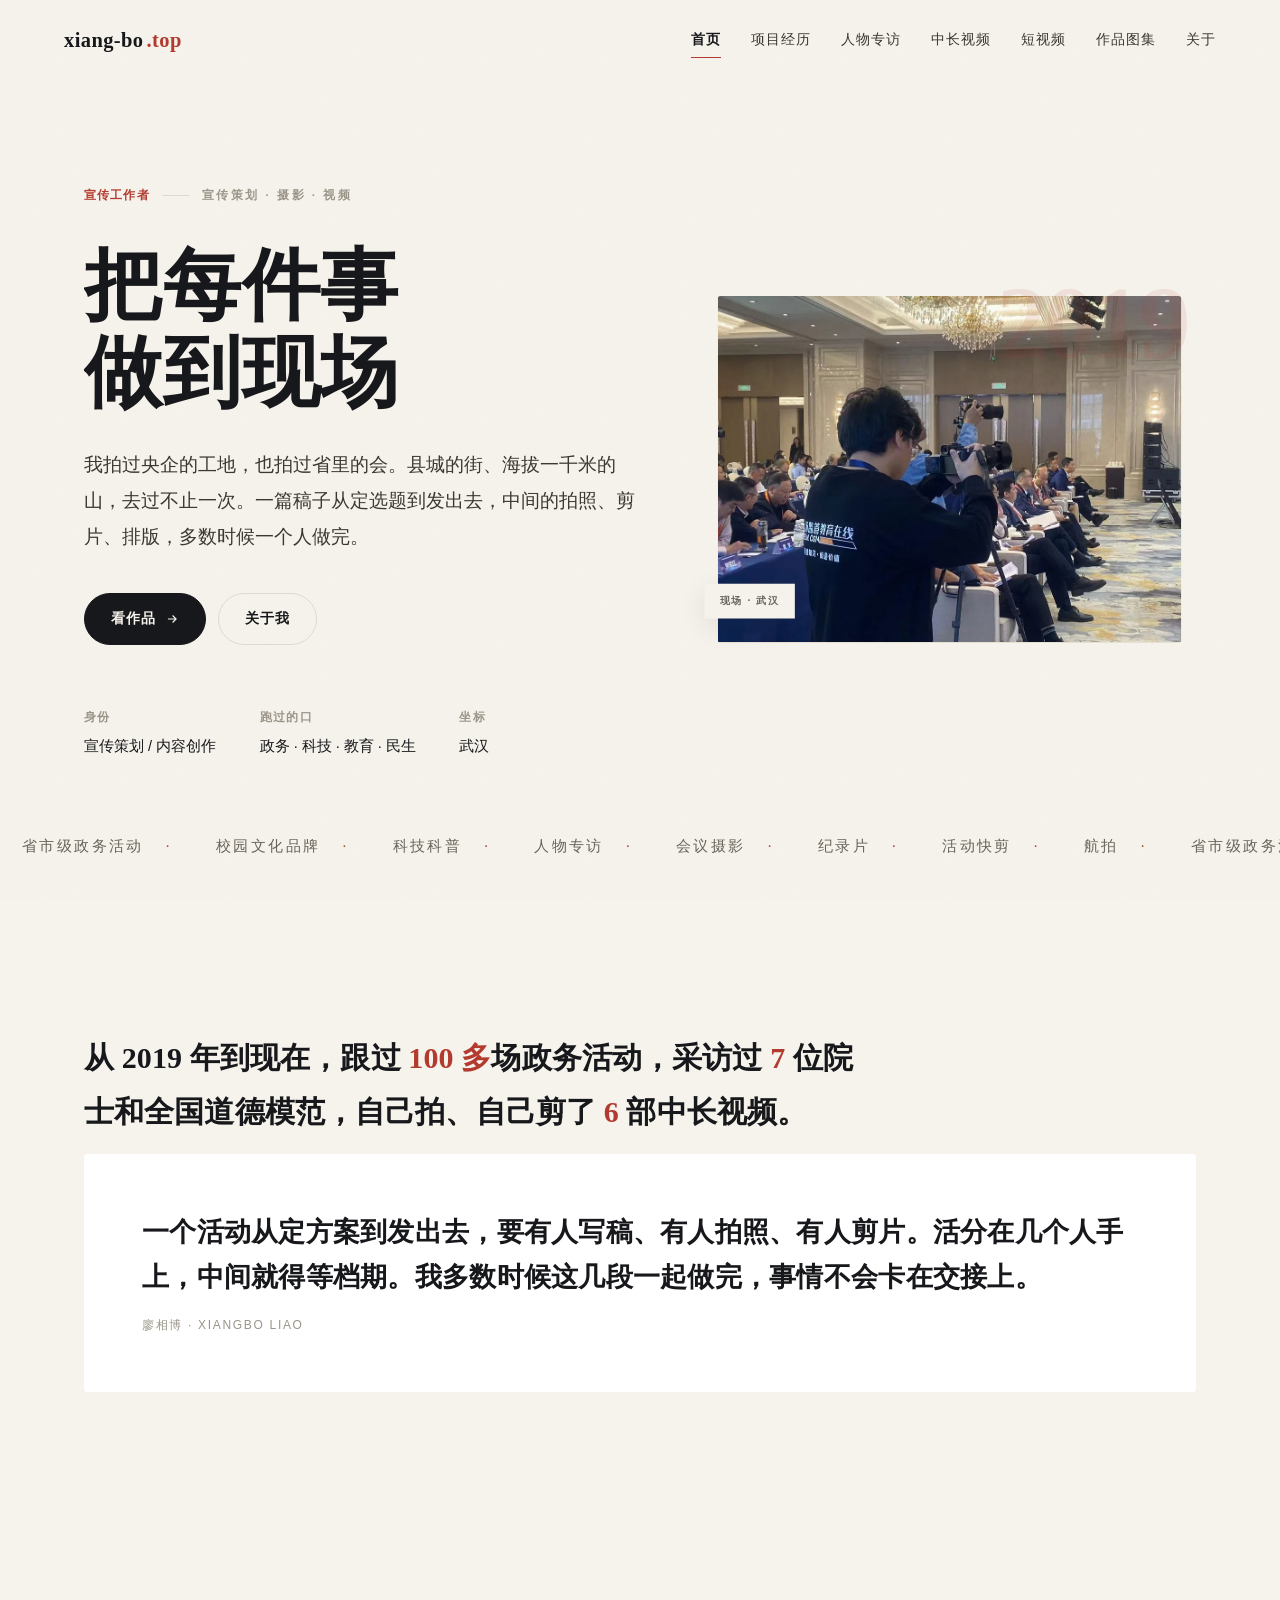
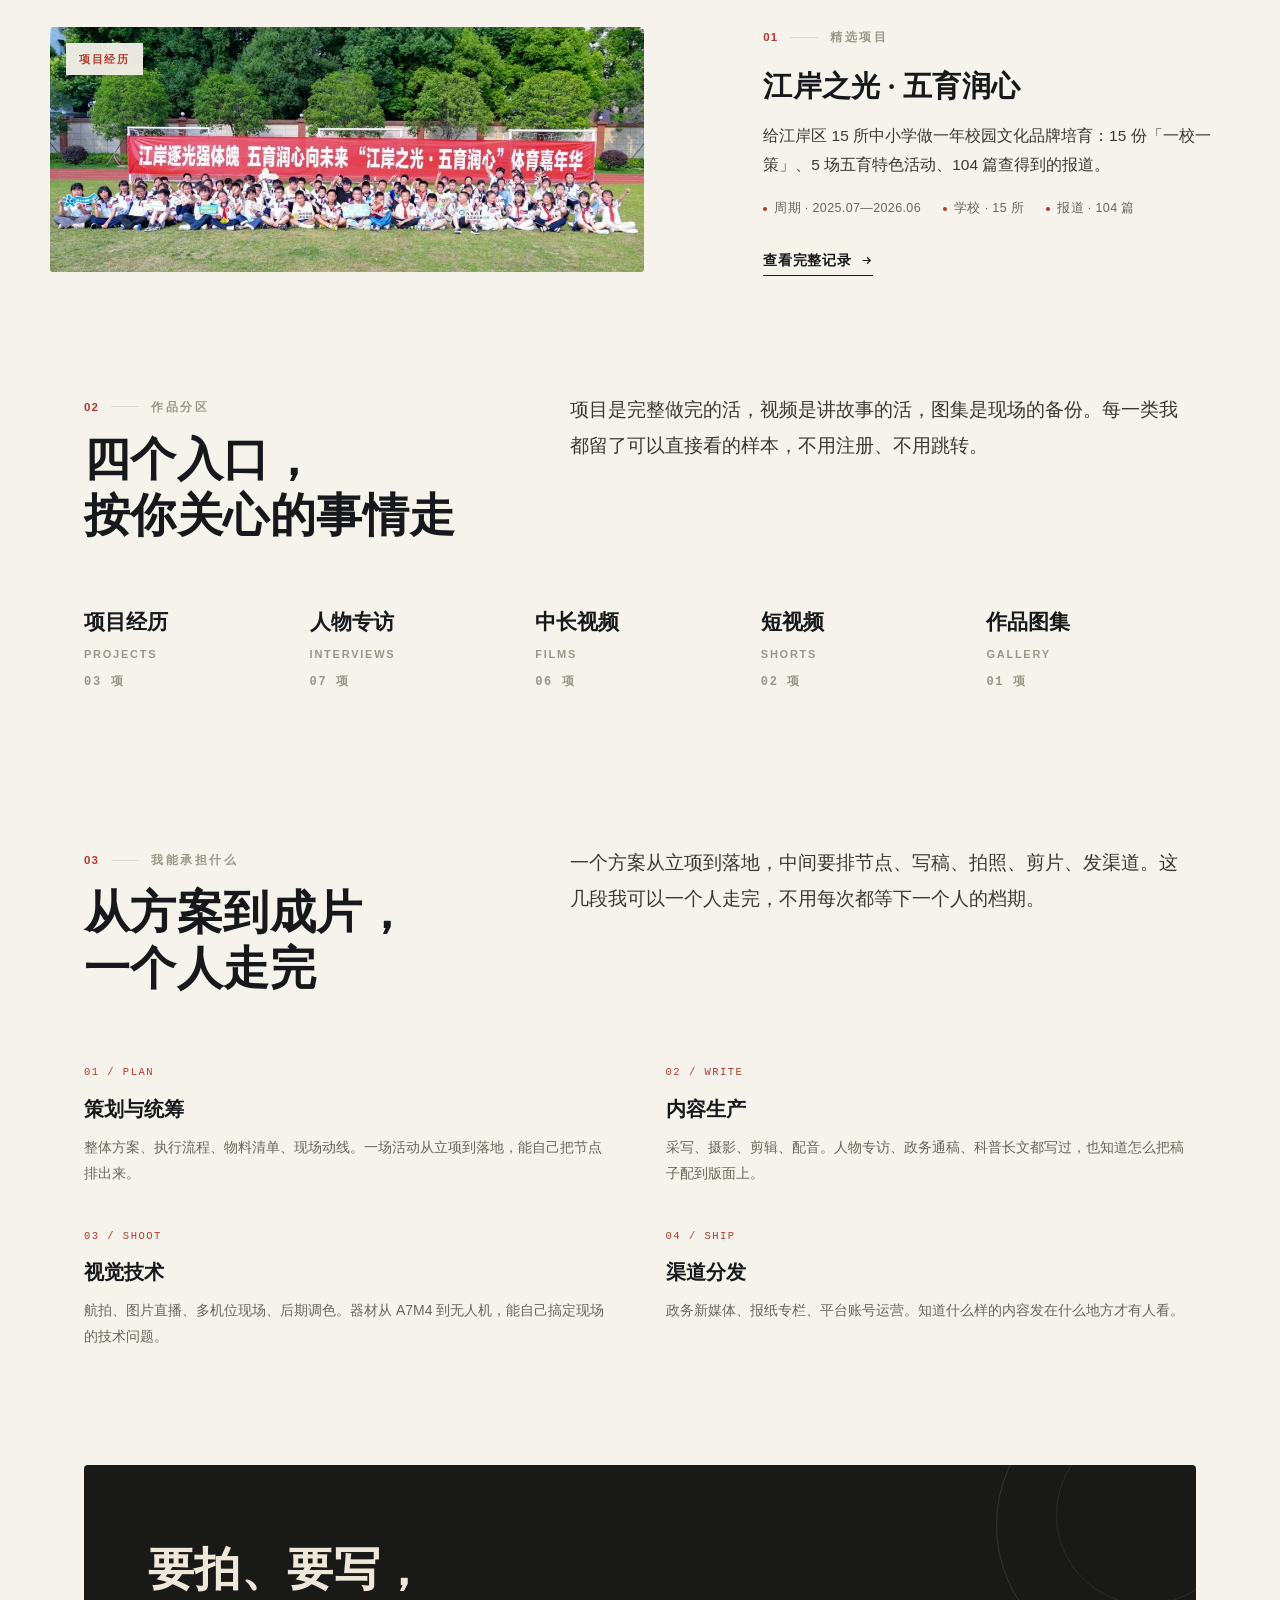
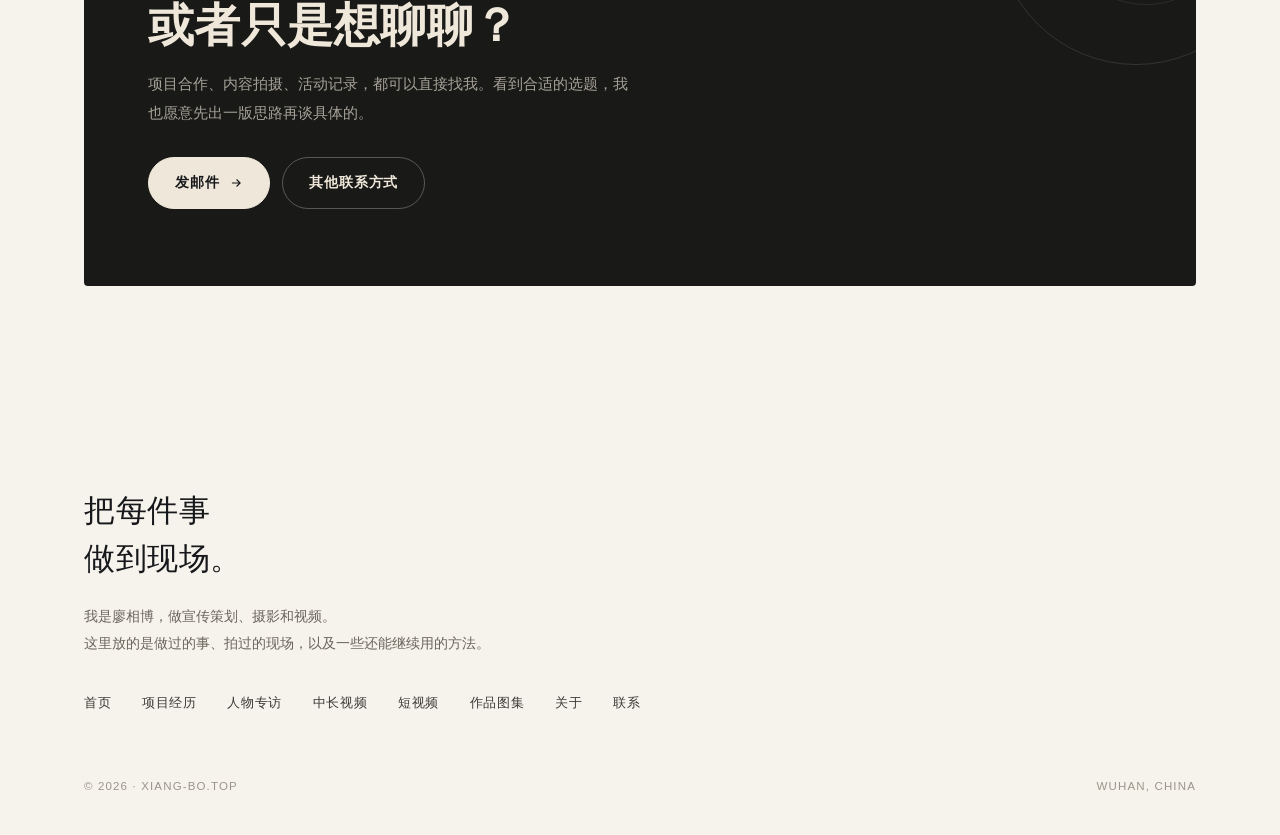
==== commit a0a346d7: "人物专访拆成七个人物页 + 去掉多余框线 + 数字改成一句话" ====
--- a/index.html
+++ b/index.html
@@ -25,18 +25,25 @@
 
 <nav class="nav" id="nav">
   <a class="brand" href="index.html">xiang-bo<i>.top</i></a>
-  <div class="nav-links">
+      <div class="nav-links">
     <a href="index.html" data-nav="home">首页</a>
-    <a href="work.html" data-nav="work">作品</a>
+    <a href="projects.html" data-nav="project">项目经历</a>
+    <a href="interview.html" data-nav="interview">人物专访</a>
+    <a href="films.html" data-nav="film">中长视频</a>
+    <a href="shorts.html" data-nav="short">短视频</a>
+    <a href="gallery.html" data-nav="gallery">作品图集</a>
     <a href="about.html" data-nav="about">关于</a>
-    <a href="about.html#contact" data-nav="contact">联系</a>
   </div>
   <button class="nav-toggle" id="navToggle" aria-label="打开菜单"><span></span></button>
 </nav>
 
-<div class="nav-panel" id="navPanel">
+    <div class="nav-panel" id="navPanel">
   <a href="index.html">首页 <small>HOME</small></a>
-  <a href="work.html">作品 <small>WORK</small></a>
+  <a href="projects.html">项目经历 <small>PROJECTS</small></a>
+  <a href="interview.html">人物专访 <small>INTERVIEWS</small></a>
+  <a href="films.html">中长视频 <small>FILMS</small></a>
+  <a href="shorts.html">短视频 <small>SHORTS</small></a>
+  <a href="gallery.html">作品图集 <small>GALLERY</small></a>
   <a href="about.html">关于 <small>ABOUT</small></a>
   <a href="about.html#contact">联系 <small>CONTACT</small></a>
 </div>
@@ -52,9 +59,13 @@
       我是廖相博，做宣传策划、摄影和视频。<br>
       这里放的是做过的事、拍过的现场，以及一些还能继续用的方法。
     </p>
-    <div class="flinks">
+            <div class="flinks">
       <a href="index.html">首页</a>
-      <a href="work.html">作品</a>
+      <a href="projects.html">项目经历</a>
+      <a href="interview.html">人物专访</a>
+      <a href="films.html">中长视频</a>
+      <a href="shorts.html">短视频</a>
+      <a href="gallery.html">作品图集</a>
       <a href="about.html">关于</a>
       <a href="about.html#contact">联系</a>
     </div>
--- a/assets/css/site.css
+++ b/assets/css/site.css
@@ -211,7 +211,8 @@
 
 /* ---------- 图片通用 ---------- */
 .shot{position:relative;overflow:hidden;background:var(--paper-3);border-radius:2px;}
-.shot img{width:100%;height:100%;object-fit:cover;transition:transform 1.1s var(--ease-out);}
+.shot img{width:100%;height:auto;display:block;object-fit:contain;
+  transition:transform 1.1s var(--ease-out);}
 .shot:hover img{transform:scale(1.045);}
 .grain{position:relative;}
 .grain::after{
@@ -221,7 +222,7 @@
 }
 
 /* ---------- 页脚 ---------- */
-footer{position:relative;z-index:2;border-top:1px solid var(--line-2);
+footer{position:relative;z-index:2;
   padding:clamp(50px,7vw,86px) 0 clamp(28px,3vw,40px);background:var(--paper);}
 footer .fq{font-family:var(--serif);font-size:clamp(21px,3vw,31px);line-height:1.55;
   margin:0 0 20px;letter-spacing:.02em;color:var(--ink);max-width:16em;}
@@ -232,7 +233,7 @@
   background:var(--red);transform:scaleX(0);transform-origin:right;transition:transform .4s var(--ease-out);}
 .flinks a:hover::after{transform:scaleX(1);transform-origin:left;}
 .fbot{display:flex;justify-content:space-between;gap:16px;flex-wrap:wrap;
-  padding-top:22px;border-top:1px solid var(--line-2);
+  padding-top:24px;
   font-size:11.5px;letter-spacing:.1em;color:var(--muted);text-transform:uppercase;}
 
 /* ---------- 灯箱 ---------- */
@@ -262,8 +263,7 @@
 .hero h1 em{font-style:normal;color:var(--red);position:relative;}
 .hero .lead{max-width:31em;margin:0 0 clamp(26px,3.4vw,38px);}
 .hero-acts{display:flex;flex-wrap:wrap;gap:12px;}
-.hero-meta{display:flex;flex-wrap:wrap;gap:clamp(20px,3vw,42px);margin-top:clamp(38px,5vw,62px);
-  padding-top:clamp(22px,3vw,30px);border-top:1px solid var(--line);}
+.hero-meta{display:flex;flex-wrap:wrap;gap:clamp(24px,3.4vw,48px);margin-top:clamp(38px,5vw,62px);}
 .hero-meta div{min-width:0;}
 .hero-meta dt{font-size:11.5px;letter-spacing:.12em;color:var(--muted);
   text-transform:uppercase;font-weight:600;margin-bottom:7px;}
@@ -272,9 +272,9 @@
 .hero-figure{position:relative;}
 .hero-figure{display:flex;flex-direction:column;justify-content:center;}
 .hero-figure .frame{position:relative;overflow:hidden;border-radius:3px;
-  height:clamp(340px,38vw,520px);background:var(--paper-3);}
-.hero-figure .frame img{width:100%;height:114%;object-fit:cover;
-  object-position:center 42%;will-change:transform;}
+  background:var(--paper-3);display:flex;align-items:center;justify-content:center;}
+.hero-figure .frame img{width:100%;height:auto;display:block;
+  max-height:clamp(320px,48vw,560px);object-fit:contain;will-change:transform;}
 .hero-figure .tag{
   position:absolute;left:-14px;bottom:26px;
   background:var(--paper);padding:9px 16px;font-size:11px;letter-spacing:.14em;
@@ -288,8 +288,7 @@
 }
 
 /* marquee */
-.marquee{border-top:1px solid var(--line-2);border-bottom:1px solid var(--line-2);
-  overflow:hidden;padding:16px 0;margin:clamp(40px,5vw,64px) 0 0;}
+.marquee{overflow:hidden;padding:10px 0;margin:clamp(40px,5vw,64px) 0 0;}
 .marquee-track{display:flex;gap:0;white-space:nowrap;will-change:transform;
   animation:slide 42s linear infinite;}
 .marquee:hover .marquee-track{animation-play-state:paused;}
@@ -307,21 +306,19 @@
 .sec-rule{height:1px;background:var(--line);margin:0;}
 
 /* 数字带 */
-.facts{display:grid;grid-template-columns:repeat(4,1fr);gap:0;
-  border-top:1px solid var(--line);border-bottom:1px solid var(--line);}
-.facts div{padding:clamp(22px,3vw,34px) clamp(12px,2vw,28px) clamp(22px,3vw,34px) 0;
-  border-right:1px solid var(--line-2);}
-.facts div:last-child{border-right:none;}
-.facts b{display:block;font-family:var(--serif);font-size:clamp(30px,4.4vw,52px);
-  line-height:1;font-weight:700;letter-spacing:-.02em;color:var(--ink);}
-.facts b i{font-style:normal;font-size:.44em;color:var(--red);margin-left:3px;font-weight:600;}
-.facts .lab{display:block;margin-top:10px;font-size:12.5px;color:var(--ink-3);letter-spacing:.04em;}
+/* 一句话履历 */
+.record-sec{padding:clamp(46px,6.4vw,86px) 0 clamp(6px,1.4vw,16px);}
+.record{margin:0;max-width:26em;font-family:var(--serif);font-size:clamp(19px,2.5vw,30px);
+  line-height:1.78;font-weight:700;letter-spacing:.004em;color:var(--ink);}
+.record b{font-weight:700;font-style:normal;color:var(--red);}
 
 /* 精选项目 */
 .feat{display:grid;grid-template-columns:minmax(0,1.12fr) minmax(0,.88fr);
   gap:clamp(24px,4vw,58px);align-items:center;}
-.feat-media{position:relative;overflow:hidden;border-radius:3px;aspect-ratio:16/11;background:var(--paper-3);}
-.feat-media img{width:100%;height:100%;object-fit:cover;transition:transform 1.2s var(--ease-out);}
+.feat-media{position:relative;overflow:hidden;border-radius:3px;background:var(--paper-3);
+  display:flex;align-items:center;justify-content:center;}
+.feat-media img{width:100%;height:auto;display:block;max-height:460px;object-fit:contain;
+  transition:transform 1.2s var(--ease-out);}
 .feat:hover .feat-media img{transform:scale(1.04);}
 .feat-media .badge{
   position:absolute;left:16px;top:16px;background:rgba(246,243,236,.94);
@@ -343,28 +340,25 @@
 .feat:hover .link-arrow::after{transform:scaleX(.4);transform-origin:left;}
 
 /* 分类卡 */
-.cats{display:grid;grid-template-columns:repeat(4,1fr);gap:1px;background:var(--line);
-  border:1px solid var(--line);}
-.cat{background:var(--paper);padding:clamp(22px,2.6vw,32px) clamp(18px,2vw,26px);
-  position:relative;overflow:hidden;transition:background .45s var(--ease);min-height:clamp(180px,20vw,240px);
-  display:flex;flex-direction:column;justify-content:space-between;}
-.cat::before{content:"";position:absolute;left:0;top:0;bottom:0;width:2px;background:var(--red);
-  transform:scaleY(0);transform-origin:bottom;transition:transform .5s var(--ease-out);}
-.cat:hover{background:var(--white);}
-.cat:hover::before{transform:scaleY(1);transform-origin:top;}
-.cat b{font-family:var(--serif);font-size:clamp(17px,1.8vw,21px);font-weight:700;line-height:1.4;}
+.cats{display:grid;grid-template-columns:repeat(auto-fit,minmax(184px,1fr));
+  gap:clamp(10px,1.5vw,16px);}
+.cat{padding:0 0 14px;position:relative;display:flex;flex-direction:column;gap:12px;
+  justify-content:flex-start;transition:color .35s var(--ease);}
+.cat b{font-family:var(--serif);font-size:clamp(17px,1.8vw,21px);font-weight:700;line-height:1.4;
+  transition:color .35s;}
+.cat:hover b{color:var(--red);}
 .cat em{font-style:normal;display:block;margin-top:7px;font-size:11px;letter-spacing:.16em;
   color:var(--muted);text-transform:uppercase;font-weight:600;}
-.cat .n{font-family:var(--serif);font-size:clamp(32px,4vw,46px);line-height:1;
-  color:#D9CFBA;font-weight:700;transition:color .45s;}
-.cat:hover .n{color:rgba(178,58,46,.18);}
+.cat .n{font-family:var(--mono);font-size:12px;letter-spacing:.14em;line-height:1;
+  color:var(--muted);font-weight:600;transition:color .35s;}
+.cat:hover .n{color:var(--red);}
 .cat .go{font-size:11.5px;letter-spacing:.14em;color:var(--red);font-weight:600;
   opacity:0;transform:translateY(6px);transition:opacity .4s,transform .4s var(--ease-out);}
 .cat:hover .go{opacity:1;transform:none;}
 
 /* 能力四宫格 */
 .skills{display:grid;grid-template-columns:repeat(2,1fr);gap:clamp(20px,3vw,40px) clamp(24px,4vw,60px);}
-.skill{border-top:1px solid var(--line);padding-top:20px;}
+.skill{padding-top:2px;}
 .skill b{display:block;font-family:var(--serif);font-size:clamp(17px,1.8vw,20px);
   font-weight:700;margin-bottom:8px;}
 .skill p{margin:0;font-size:14px;line-height:1.85;color:var(--ink-3);}
@@ -372,8 +366,8 @@
   display:block;margin-bottom:10px;}
 
 /* 引用块 */
-.pull{margin:0;padding:clamp(30px,4vw,48px) clamp(24px,4vw,52px);
-  background:var(--white);border-left:2px solid var(--red);border-radius:2px;}
+.pull{margin:0;padding:clamp(34px,4.6vw,56px) clamp(28px,4.6vw,58px);
+  background:var(--white);border-radius:3px;}
 .pull p{margin:0;font-family:var(--serif);font-size:clamp(19px,2.4vw,27px);
   line-height:1.65;font-weight:700;letter-spacing:.01em;}
 .pull cite{display:block;margin-top:16px;font-style:normal;font-size:12px;
@@ -404,21 +398,25 @@
 .phead h1{margin:18px 0 20px;}
 .phead .lead{max-width:36em;}
 
-.filters{display:flex;flex-wrap:wrap;gap:8px;margin:clamp(24px,3vw,36px) 0 clamp(30px,4vw,48px);
-  padding-bottom:clamp(18px,3vw,26px);border-bottom:1px solid var(--line);}
-.filters button{
+.filters{display:flex;flex-wrap:wrap;gap:8px;margin:clamp(24px,3vw,36px) 0 clamp(30px,4vw,48px);}
+.filters button,.filters a{
   padding:8px 17px;border-radius:100px;font-size:12.5px;letter-spacing:.05em;
   color:var(--ink-3);border:1px solid transparent;transition:all .35s var(--ease);
-}
-.filters button:hover{color:var(--ink);background:var(--white);}
-.filters button.on{background:var(--ink);color:var(--paper);border-color:var(--ink);}
-.filters button i{font-style:normal;font-size:10.5px;opacity:.55;margin-left:5px;}
-
-.grid{display:grid;grid-template-columns:repeat(3,1fr);gap:clamp(22px,3.4vw,44px) clamp(18px,2.6vw,34px);}
-.card{position:relative;display:block;transition:opacity .5s var(--ease),transform .5s var(--ease);}
+  cursor:pointer;
+}
+.filters button:hover,.filters a:hover{color:var(--ink);background:var(--white);}
+.filters button.on,.filters a.on{background:var(--ink);color:var(--paper);border-color:var(--ink);}
+.filters button i,.filters a i{font-style:normal;font-size:10.5px;opacity:.55;margin-left:5px;}
+
+/* 图片比例差异很大，用瀑布流：不裁切也不会留下大片空白 */
+.grid{columns:3;column-gap:clamp(18px,2.6vw,34px);}
+.card{position:relative;display:block;break-inside:avoid;
+  margin-bottom:clamp(22px,3.4vw,44px);
+  transition:opacity .5s var(--ease),transform .5s var(--ease);}
 .card.hide{display:none;}
-.card .cm{position:relative;overflow:hidden;aspect-ratio:4/3.2;background:var(--paper-3);border-radius:2px;}
-.card .cm img{width:100%;height:100%;object-fit:cover;
+.card .cm{position:relative;overflow:hidden;background:var(--paper-3);border-radius:2px;
+  display:flex;align-items:center;justify-content:center;}
+.card .cm img{width:100%;height:auto;display:block;max-height:400px;object-fit:contain;
   transition:transform 1.1s var(--ease-out),filter .6s;}
 .card:hover .cm img{transform:scale(1.055);}
 .card .cm::after{content:"";position:absolute;inset:0;background:rgba(23,24,27,.24);
@@ -455,23 +453,22 @@
 .dhead h1{margin:0 0 20px;max-width:20em;}
 .dhead .sub{font-size:clamp(15px,1.5vw,17.5px);line-height:1.9;color:var(--ink-2);
   max-width:36em;margin:0 0 clamp(26px,3.4vw,38px);}
-.dmeta{display:grid;grid-template-columns:repeat(4,1fr);gap:0;
-  border-top:1px solid var(--line);border-bottom:1px solid var(--line);margin-bottom:clamp(34px,5vw,56px);}
-.dmeta div{padding:18px clamp(12px,2vw,24px) 20px 0;border-right:1px solid var(--line-2);}
-.dmeta div:last-child{border-right:none;}
+.dmeta{display:flex;flex-wrap:wrap;gap:clamp(22px,3.4vw,54px);margin:0 0 clamp(24px,3.4vw,38px);}
+.dmeta div{padding:0;}
 .dmeta dt{font-size:10px;letter-spacing:.18em;color:var(--muted);text-transform:uppercase;
   font-weight:600;margin-bottom:6px;}
 .dmeta dd{margin:0;font-size:13.5px;color:var(--ink);font-weight:500;}
 
-.dcover{position:relative;overflow:hidden;border-radius:3px;aspect-ratio:16/8.4;
-  background:var(--paper-3);margin-bottom:clamp(40px,6vw,72px);}
-.dcover img{width:100%;height:112%;object-fit:cover;will-change:transform;}
+.dcover{position:relative;overflow:hidden;border-radius:3px;background:var(--paper-3);
+  margin-bottom:clamp(40px,6vw,72px);display:flex;align-items:center;justify-content:center;}
+.dcover img{width:100%;height:auto;display:block;max-height:min(76vh,640px);
+  object-fit:contain;will-change:transform;}
 
 .body-flow{max-width:760px;margin:0 auto;padding:0 var(--gut);}
 .body-flow p{font-size:clamp(16px,1.55vw,17.5px);line-height:2.05;color:var(--ink-2);
   margin:0 0 24px;letter-spacing:.01em;}
 .body-flow h2{font-size:clamp(21px,2.4vw,27px);line-height:1.4;font-weight:700;
-  margin:clamp(40px,5vw,58px) 0 20px;padding-left:18px;border-left:2px solid var(--red);}
+  margin:clamp(40px,5vw,58px) 0 20px;}
 .body-flow h3{font-size:clamp(18px,2vw,21px);line-height:1.45;font-weight:700;
   margin:clamp(30px,4vw,42px) 0 14px;}
 .body-flow strong{font-weight:600;color:var(--ink);
@@ -484,20 +481,25 @@
 .body-flow p,.body-flow li,.body-flow .note,.about-grid .main p,.dhead .sub,.feat-body p{overflow-wrap:anywhere;}
 .body-flow ul,.body-flow ol{margin:0 0 24px;padding-left:22px;}
 .body-flow li{font-size:clamp(15.5px,1.5vw,17px);line-height:1.95;color:var(--ink-2);margin-bottom:8px;}
-.body-flow blockquote{margin:clamp(30px,4vw,44px) 0;padding:22px 26px;background:var(--white);
-  border-left:2px solid var(--red);font-family:var(--serif);font-size:clamp(17px,2vw,21px);
+.body-flow blockquote{margin:clamp(30px,4vw,44px) 0;padding:24px 28px;background:var(--white);
+  border-radius:3px;font-family:var(--serif);font-size:clamp(17px,2vw,21px);
   line-height:1.7;font-weight:700;color:var(--ink);}
 .body-flow blockquote p{margin:0;font-size:inherit;color:inherit;line-height:inherit;}
 .body-flow hr{border:none;border-top:1px solid var(--line);margin:clamp(36px,4vw,52px) 0;}
 
 .fig{margin:clamp(30px,4vw,46px) 0;}
 .fig .shot{aspect-ratio:auto;}
+/* 超长截图（报道发布页）：只露顶部，点开可看全图 */
+.fig .shot.crop{max-height:clamp(380px,52vh,620px);}
+.fig .shot.crop img{height:clamp(380px,52vh,620px);object-fit:cover;object-position:top center;}
 .fig img{cursor:zoom-in;}
 .fig figcaption{margin-top:10px;font-size:12px;line-height:1.7;color:var(--ink-3);
   letter-spacing:.02em;}
-.gal{display:grid;grid-template-columns:repeat(2,1fr);gap:10px;margin:clamp(30px,4vw,46px) 0;}
-.gal .shot{aspect-ratio:1/1;}
-.gal .shot:first-child:last-child{grid-column:1/-1;aspect-ratio:16/9;}
+.gal{display:grid;grid-template-columns:repeat(2,minmax(0,1fr));gap:10px;
+  align-items:start;margin:clamp(30px,4vw,46px) 0;}
+.gal .shot{aspect-ratio:auto;}
+.gal .shot img{max-height:520px;}
+.gal .shot:first-child:last-child{grid-column:1/-1;}
 .embed{position:relative;aspect-ratio:16/9;background:var(--dark);border-radius:3px;
   overflow:hidden;margin:clamp(28px,4vw,40px) 0;}
 .embed iframe,.embed video{width:100%;height:100%;border:none;display:block;}
@@ -530,11 +532,24 @@
 .body-flow .en-p{font-size:14.5px;line-height:1.9;color:var(--ink-3);letter-spacing:.01em;}
 .about-grid .main .en-p{font-size:14px;line-height:1.9;color:var(--ink-3);margin-bottom:18px;}
 
+/* 人物页：职称行 + 原文按钮 */
+.dhonor{margin:0 0 16px;font-size:clamp(13px,1.3vw,15px);letter-spacing:.02em;
+  color:var(--red);font-weight:600;font-family:var(--serif);}
+.extrow{margin:0 0 clamp(30px,4.2vw,50px);}
+.extlink{display:inline-flex;align-items:center;gap:9px;padding:13px 25px;border-radius:100px;
+  background:var(--ink);color:var(--paper);font-size:13.5px;letter-spacing:.04em;
+  transition:background .35s var(--ease),transform .35s var(--ease);}
+.extlink:hover{background:var(--red);transform:translateY(-1px);}
+.extlink span{font-size:12px;opacity:.7;}
+.extsrc{margin-left:14px;font-size:12px;color:var(--muted);letter-spacing:.06em;}
+.card .chonor{margin:7px 0 0;font-size:12.5px;line-height:1.75;color:var(--ink-3);}
+.card .cext{display:inline-block;margin-top:11px;font-size:11px;letter-spacing:.13em;
+  color:var(--red);font-weight:600;}
+
 /* 上下篇 */
-.pager{display:grid;grid-template-columns:1fr 1fr;gap:1px;background:var(--line);
-  border-top:1px solid var(--line);border-bottom:1px solid var(--line);
+.pager{display:grid;grid-template-columns:1fr 1fr;gap:clamp(10px,1.6vw,18px);
   margin:clamp(60px,8vw,100px) 0 0;}
-.pager a{background:var(--paper);padding:clamp(24px,3vw,34px) clamp(20px,3vw,32px);
+.pager a{background:var(--paper);border-radius:3px;padding:clamp(24px,3vw,34px) clamp(20px,3vw,32px);
   transition:background .4s var(--ease);}
 .pager a:hover{background:var(--white);}
 .pager .k{font-size:10.5px;letter-spacing:.18em;color:var(--muted);text-transform:uppercase;
@@ -559,9 +574,10 @@
 .about-grid .main .en-p{font-size:14.5px;line-height:1.95;color:var(--ink-3);}
 
 .photo-grid{display:grid;grid-template-columns:repeat(3,1fr);gap:clamp(10px,1.6vw,16px);
-  margin-top:clamp(30px,4vw,44px);}
+  align-items:start;margin-top:clamp(30px,4vw,44px);}
 .photo-grid figure{margin:0;}
-.photo-grid .shot{aspect-ratio:4/3.4;}
+.photo-grid .shot{aspect-ratio:auto;}
+.photo-grid .shot img{max-height:360px;}
 .photo-grid figcaption{margin-top:8px;font-size:11.5px;line-height:1.6;color:var(--ink-3);}
 
 /* 时间线 */
@@ -570,16 +586,15 @@
   padding-bottom:clamp(28px,4vw,40px);position:relative;}
 .tl-when{font-family:var(--mono);font-size:12px;letter-spacing:.06em;color:var(--muted);
   text-align:right;padding-top:4px;}
-.tl-body{position:relative;padding-left:26px;border-left:1px solid var(--line);}
-.tl-body::before{content:"";position:absolute;left:-4px;top:8px;width:7px;height:7px;
-  border-radius:50%;background:var(--red);box-shadow:0 0 0 4px var(--paper);}
+.tl-body{position:relative;padding-left:24px;}
+.tl-body::before{content:"";position:absolute;left:0;top:9px;width:6px;height:6px;
+  border-radius:50%;background:var(--red);}
 .tl-body b{display:block;font-family:var(--serif);font-size:clamp(16px,1.8vw,19px);
   font-weight:700;margin-bottom:5px;}
 .tl-body p{margin:0;font-size:13.5px;line-height:1.8;color:var(--ink-3);}
 
 /* 奖项 */
-.awards{display:grid;gap:1px;background:var(--line);border:1px solid var(--line);
-  margin-top:clamp(26px,3vw,36px);}
+.awards{display:grid;gap:2px;margin-top:clamp(26px,3vw,36px);}
 .award{background:var(--paper);padding:clamp(18px,2.4vw,26px) clamp(18px,2.4vw,28px);
   display:grid;grid-template-columns:auto 1fr auto;gap:16px;align-items:center;
   transition:background .4s var(--ease);}
@@ -590,7 +605,7 @@
 
 /* 响应式 */
 @media (max-width:1080px){
-  .grid{grid-template-columns:repeat(2,minmax(0,1fr));}
+  .grid{columns:2;}
   .skills{grid-template-columns:minmax(0,1fr);}
   .cats{grid-template-columns:repeat(2,minmax(0,1fr));}
 }
@@ -600,20 +615,16 @@
   .hero-grid{grid-template-columns:minmax(0,1fr);gap:36px;}
   .hero{padding-top:104px;}
   .hero-figure{order:-1;max-width:420px;}
-  .hero-figure .frame{height:auto;aspect-ratio:4/3.2;}
+  .hero-figure .frame{height:auto;}
   .hero-figure .num{display:none;}
   .sec-head{grid-template-columns:minmax(0,1fr);gap:18px;}
-  .facts{grid-template-columns:repeat(2,minmax(0,1fr));}
-  .facts div:nth-child(2n){border-right:none;}
-  .facts div{border-bottom:1px solid var(--line-2);}
   .feat{grid-template-columns:minmax(0,1fr);gap:26px;}
-  .grid{grid-template-columns:minmax(0,1fr);gap:34px;}
+  .grid{columns:1;}
   .cats{grid-template-columns:minmax(0,1fr);}
   .cat{min-height:0;}
-  .dmeta{grid-template-columns:repeat(2,minmax(0,1fr));}
-  .dmeta div:nth-child(2n){border-right:none;}
-  .dmeta div:nth-child(-n+2){border-bottom:1px solid var(--line-2);}
-  .dcover{aspect-ratio:4/3;}
+  .extlink{padding:12px 20px;font-size:13px;}
+  .dmeta{gap:16px 30px;}
+  .dcover img{max-height:56vh;}
   .about-grid{grid-template-columns:minmax(0,1fr);gap:32px;}
   .about-grid .side{position:static;}
   .photo-grid{grid-template-columns:repeat(2,minmax(0,1fr));}
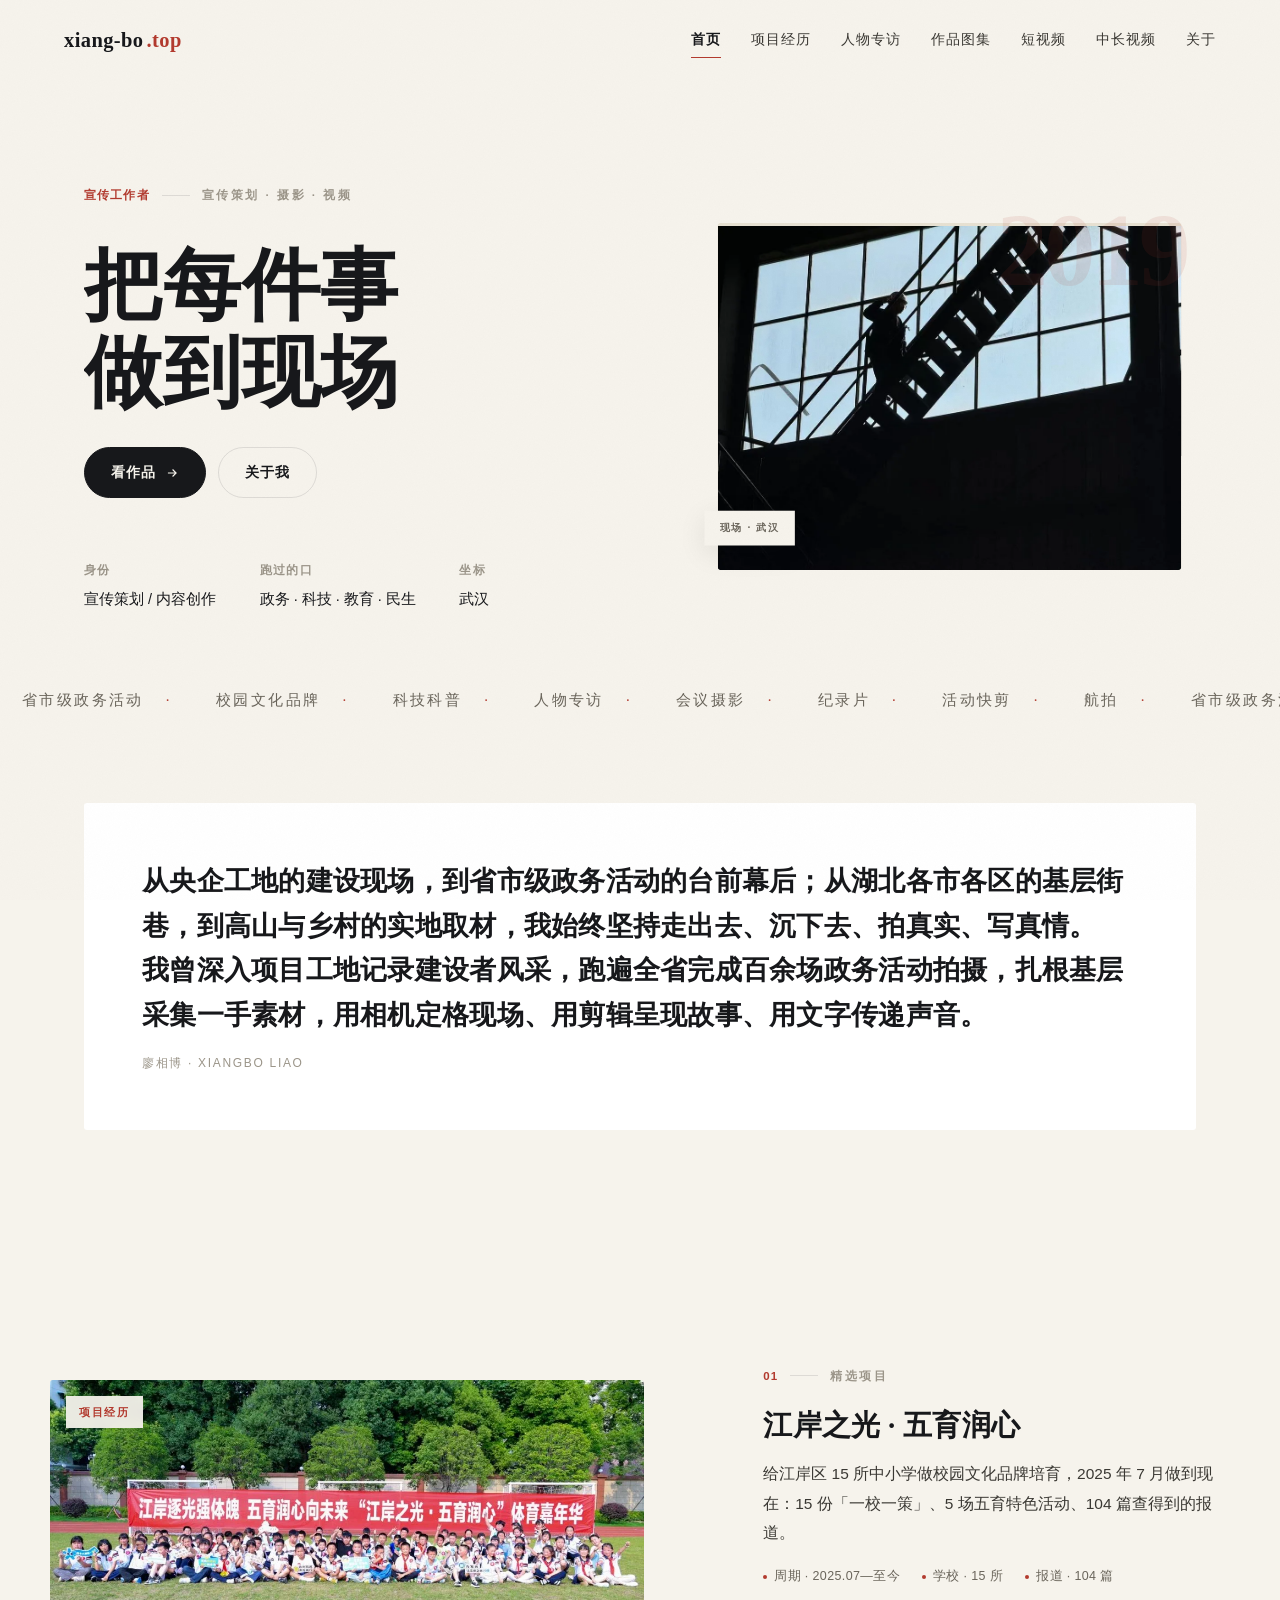
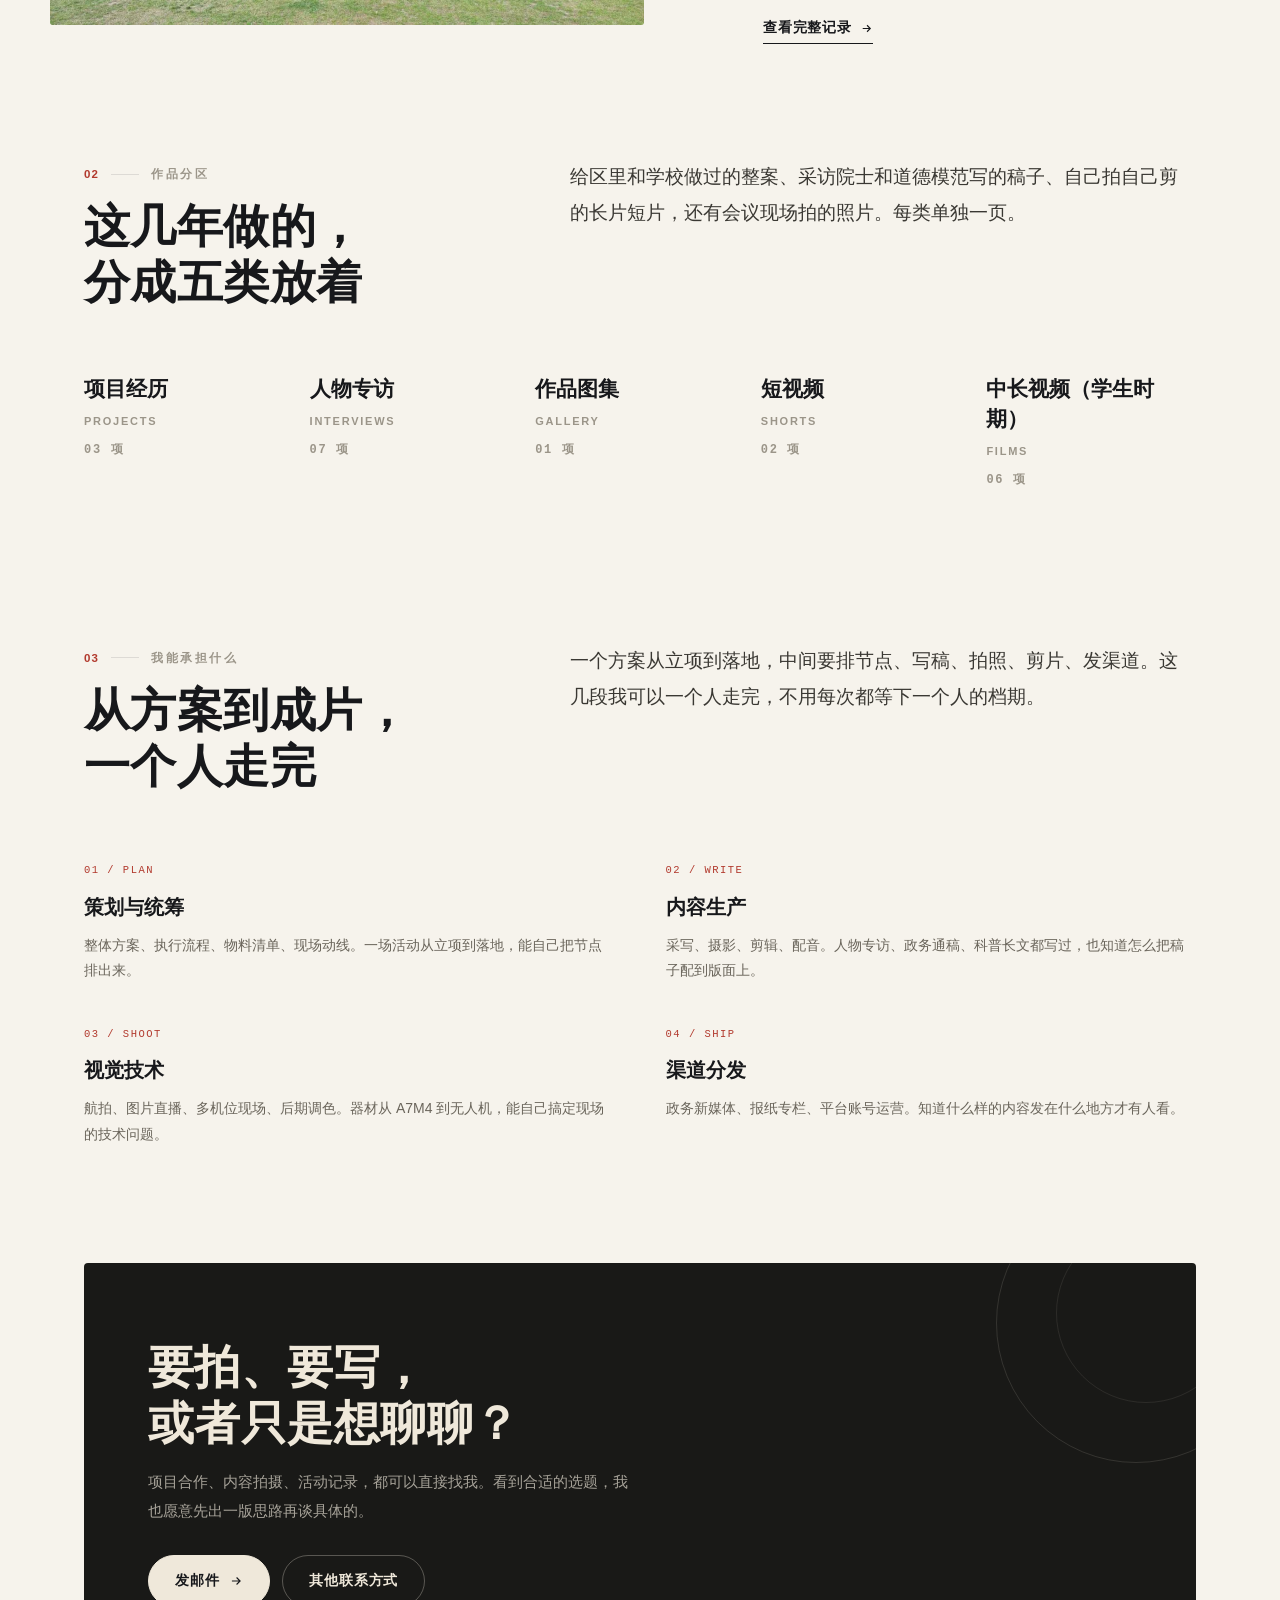
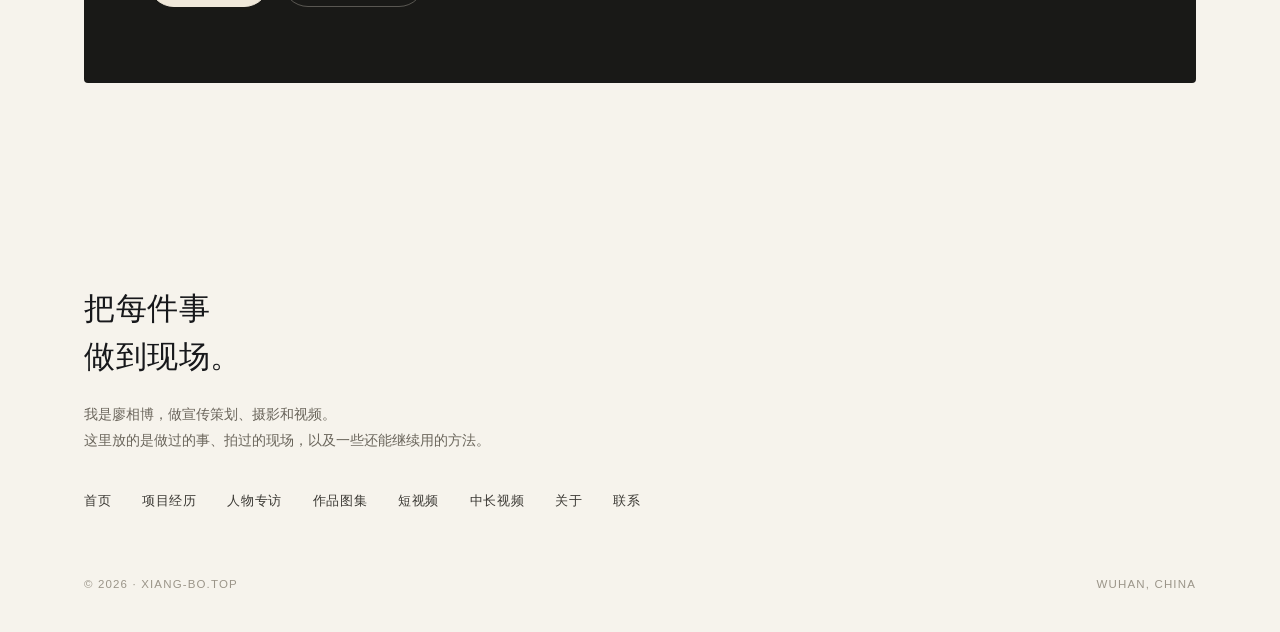
==== commit eb32e0d8: "作品分类顺序改为：项目经历/人物专访/作品图集/短视频/中长视频" ====
--- a/index.html
+++ b/index.html
@@ -29,9 +29,9 @@
     <a href="index.html" data-nav="home">首页</a>
     <a href="projects.html" data-nav="project">项目经历</a>
     <a href="interview.html" data-nav="interview">人物专访</a>
+    <a href="gallery.html" data-nav="gallery">作品图集</a>
+    <a href="shorts.html" data-nav="short">短视频</a>
     <a href="films.html" data-nav="film">中长视频</a>
-    <a href="shorts.html" data-nav="short">短视频</a>
-    <a href="gallery.html" data-nav="gallery">作品图集</a>
     <a href="about.html" data-nav="about">关于</a>
   </div>
   <button class="nav-toggle" id="navToggle" aria-label="打开菜单"><span></span></button>
@@ -41,9 +41,9 @@
   <a href="index.html">首页 <small>HOME</small></a>
   <a href="projects.html">项目经历 <small>PROJECTS</small></a>
   <a href="interview.html">人物专访 <small>INTERVIEWS</small></a>
+  <a href="gallery.html">作品图集 <small>GALLERY</small></a>
+  <a href="shorts.html">短视频 <small>SHORTS</small></a>
   <a href="films.html">中长视频 <small>FILMS</small></a>
-  <a href="shorts.html">短视频 <small>SHORTS</small></a>
-  <a href="gallery.html">作品图集 <small>GALLERY</small></a>
   <a href="about.html">关于 <small>ABOUT</small></a>
   <a href="about.html#contact">联系 <small>CONTACT</small></a>
 </div>
@@ -63,9 +63,9 @@
       <a href="index.html">首页</a>
       <a href="projects.html">项目经历</a>
       <a href="interview.html">人物专访</a>
+      <a href="gallery.html">作品图集</a>
+      <a href="shorts.html">短视频</a>
       <a href="films.html">中长视频</a>
-      <a href="shorts.html">短视频</a>
-      <a href="gallery.html">作品图集</a>
       <a href="about.html">关于</a>
       <a href="about.html#contact">联系</a>
     </div>
--- a/assets/css/site.css
+++ b/assets/css/site.css
@@ -355,6 +355,31 @@
 .cat .go{font-size:11.5px;letter-spacing:.14em;color:var(--red);font-weight:600;
   opacity:0;transform:translateY(6px);transition:opacity .4s,transform .4s var(--ease-out);}
 .cat:hover .go{opacity:1;transform:none;}
+
+/* 作品总览：分类目录（每类一行，左样图右文字，不用框线分隔） */
+.windex{display:block;margin-top:clamp(6px,1.2vw,18px);}
+.wrow{display:grid;grid-template-columns:minmax(0,clamp(210px,29vw,400px)) minmax(0,1fr);
+  gap:clamp(24px,4vw,58px);align-items:center;
+  padding:clamp(24px,3.2vw,44px) 0;color:inherit;}
+.wthumb{background:var(--paper-3);border-radius:2px;overflow:hidden;
+  aspect-ratio:16/10;display:flex;align-items:center;justify-content:center;}
+.wthumb img{width:100%;height:100%;object-fit:contain;
+  transition:transform .85s cubic-bezier(.22,.61,.36,1);}
+.wrow:hover .wthumb img{transform:scale(1.045);}
+.wthumb .ph{width:100%;height:100%;display:flex;align-items:center;justify-content:center;}
+.wmain{min-width:0;}
+.weyebrow{font-family:var(--mono);font-size:11px;letter-spacing:.16em;
+  color:var(--muted);text-transform:uppercase;font-weight:600;}
+.wmain h2{font-family:var(--serif);font-size:clamp(21px,2.5vw,31px);font-weight:700;
+  line-height:1.25;margin:.42em 0 .5em;transition:color .35s;}
+.wrow:hover h2{color:var(--red);}
+.wmain p{margin:0 0 1.1em;font-size:14px;line-height:1.9;color:var(--ink-3);max-width:37em;}
+.wgo{font-size:11.5px;letter-spacing:.14em;color:var(--red);font-weight:600;}
+@media(max-width:720px){
+  .wrow{grid-template-columns:1fr;gap:16px;padding:26px 0;}
+  .wthumb{aspect-ratio:16/10;}
+  .wmain p{font-size:13.5px;}
+}
 
 /* 能力四宫格 */
 .skills{display:grid;grid-template-columns:repeat(2,1fr);gap:clamp(20px,3vw,40px) clamp(24px,4vw,60px);}
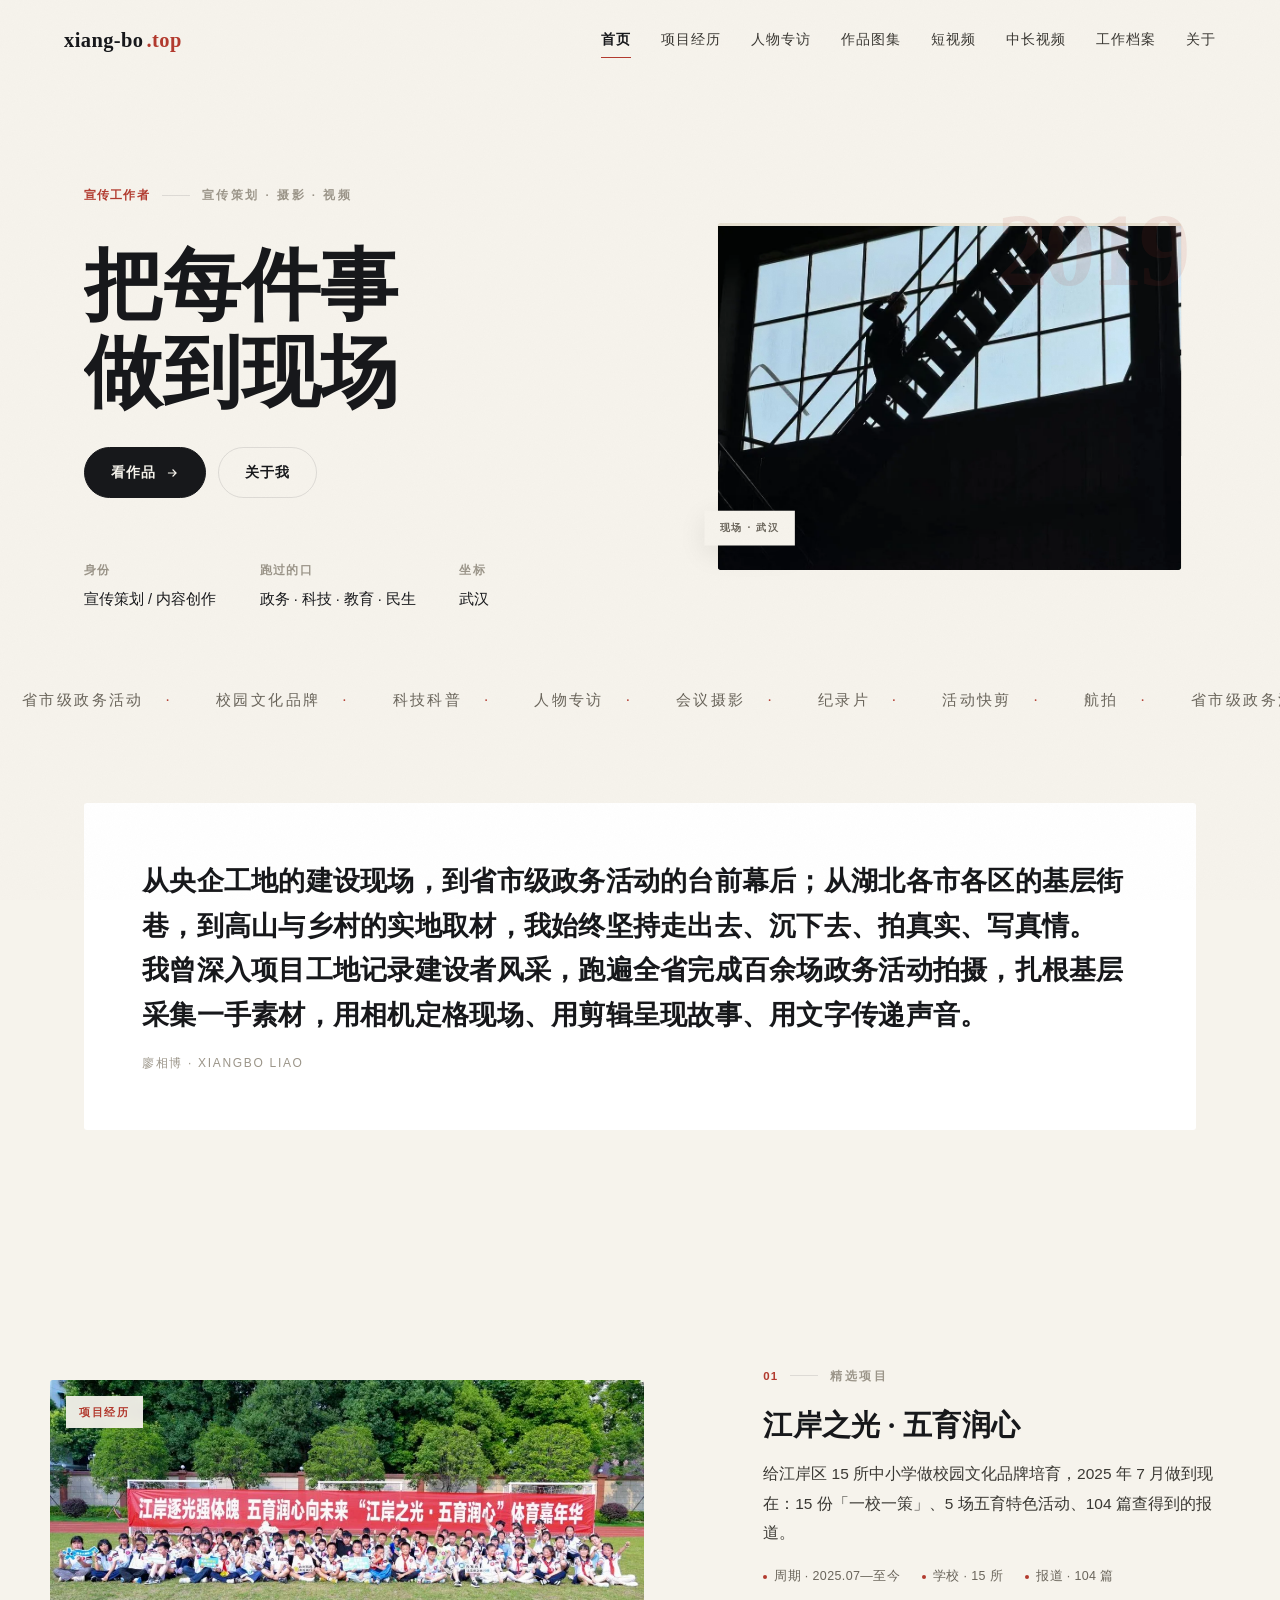
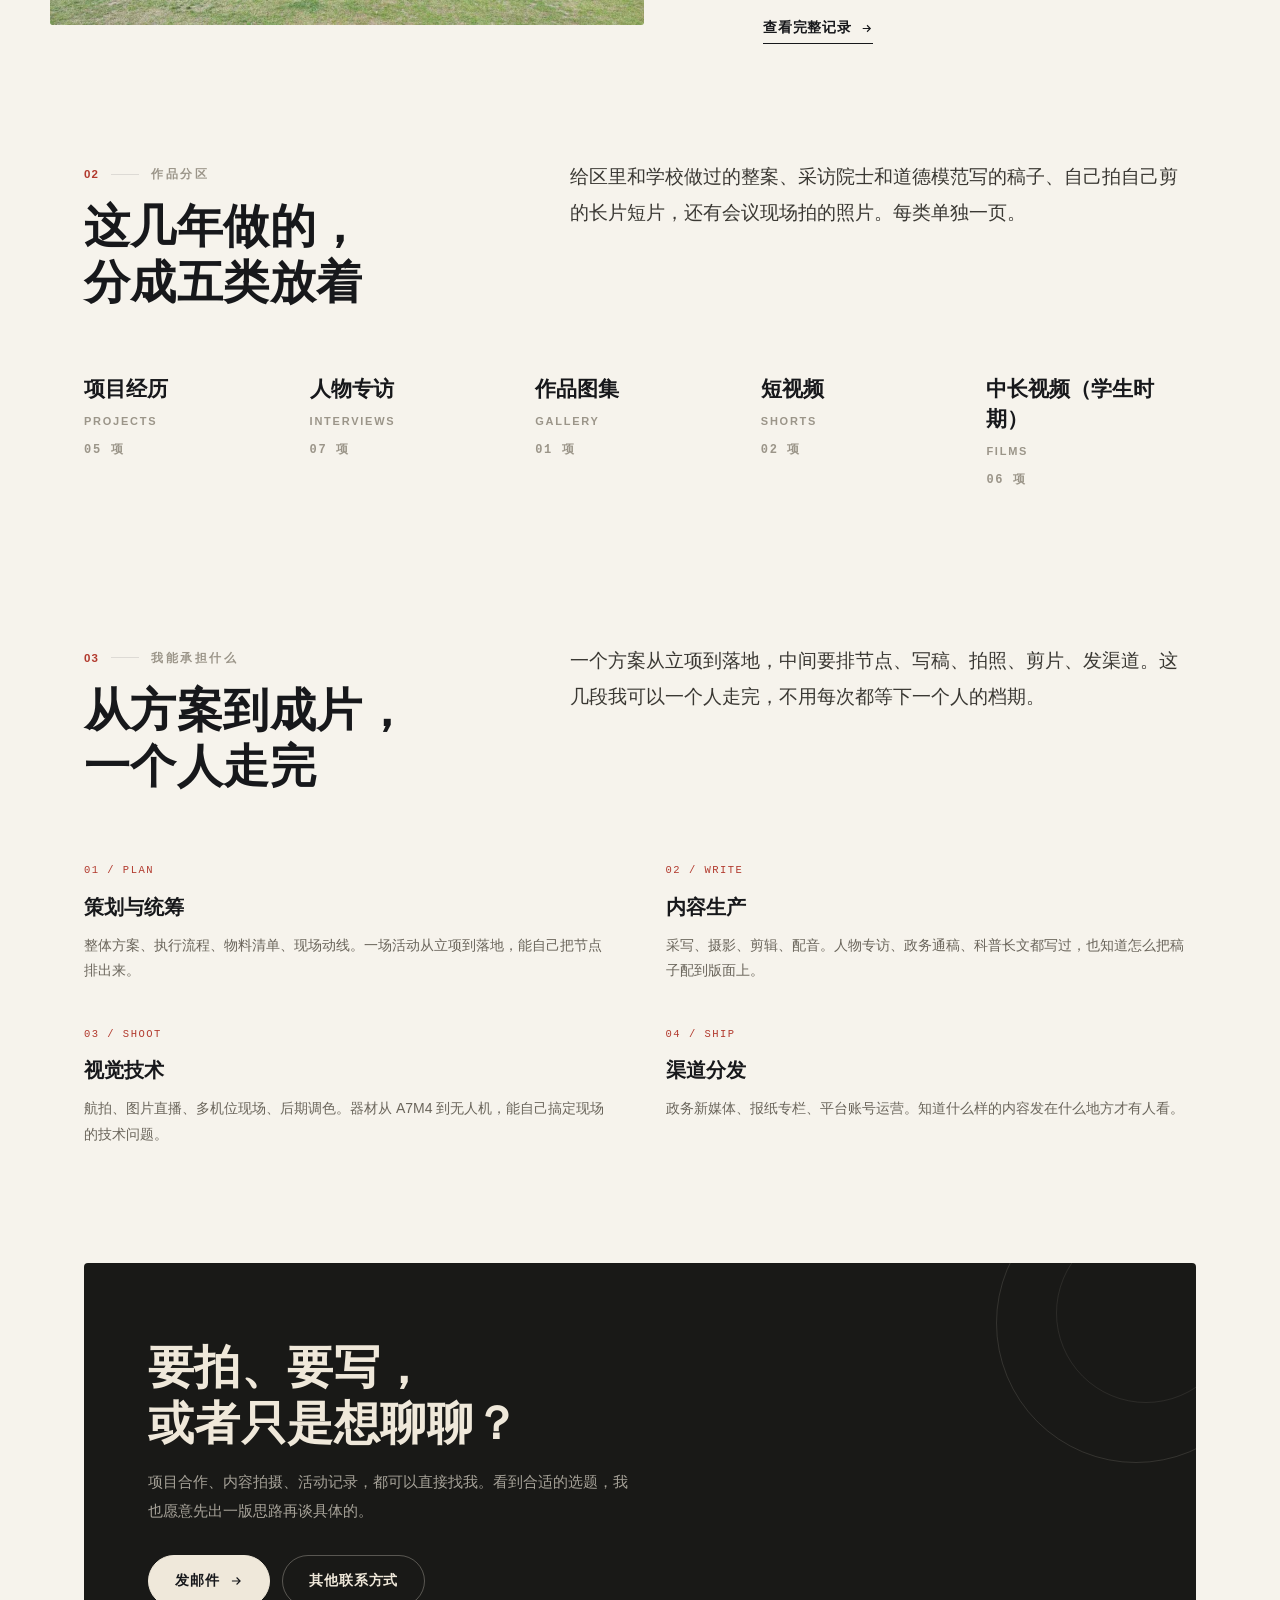
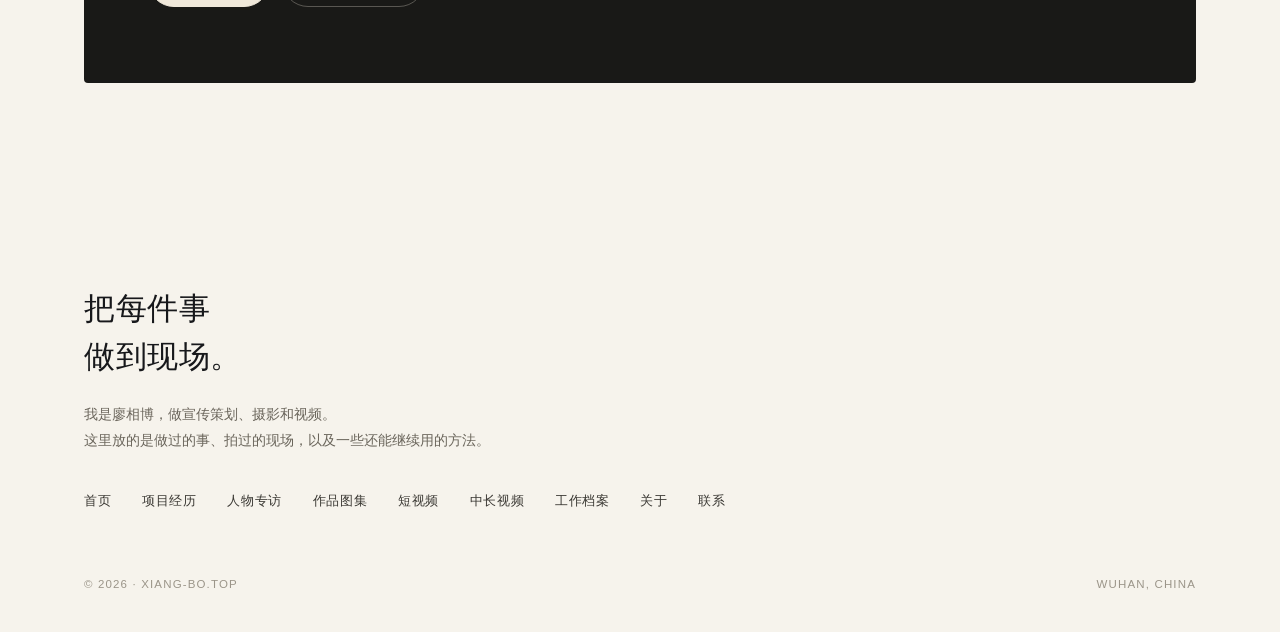
==== commit 289b8c8f: "新增工作档案页：2025-2026 全部 161 个活动按八类归档 - archive.html + renderArchive：页头统计、八类分组、逐条活动清单 - content.js 新增 ar" ====
--- a/index.html
+++ b/index.html
@@ -32,6 +32,7 @@
     <a href="gallery.html" data-nav="gallery">作品图集</a>
     <a href="shorts.html" data-nav="short">短视频</a>
     <a href="films.html" data-nav="film">中长视频</a>
+    <a href="archive.html" data-nav="archive">工作档案</a>
     <a href="about.html" data-nav="about">关于</a>
   </div>
   <button class="nav-toggle" id="navToggle" aria-label="打开菜单"><span></span></button>
@@ -44,6 +45,7 @@
   <a href="gallery.html">作品图集 <small>GALLERY</small></a>
   <a href="shorts.html">短视频 <small>SHORTS</small></a>
   <a href="films.html">中长视频 <small>FILMS</small></a>
+  <a href="archive.html">工作档案 <small>ARCHIVE</small></a>
   <a href="about.html">关于 <small>ABOUT</small></a>
   <a href="about.html#contact">联系 <small>CONTACT</small></a>
 </div>
@@ -66,6 +68,7 @@
       <a href="gallery.html">作品图集</a>
       <a href="shorts.html">短视频</a>
       <a href="films.html">中长视频</a>
+      <a href="archive.html">工作档案</a>
       <a href="about.html">关于</a>
       <a href="about.html#contact">联系</a>
     </div>
--- a/assets/css/site.css
+++ b/assets/css/site.css
@@ -528,6 +528,11 @@
 .embed{position:relative;aspect-ratio:16/9;background:var(--dark);border-radius:3px;
   overflow:hidden;margin:clamp(28px,4vw,40px) 0;}
 .embed iframe,.embed video{width:100%;height:100%;border:none;display:block;}
+
+/* 自托管视频：站内直接播，不跳外站 */
+.fig.vidfig video{width:100%;height:auto;display:block;border-radius:3px;background:#0E0E12;
+  object-fit:contain;cursor:default;}
+.fig.vidfig video::-webkit-media-controls-download-button{display:none;}
 
 .body-flow .note{background:var(--paper-2);padding:20px 24px;border-radius:2px;font-size:14px;
   line-height:1.85;color:var(--ink-3);margin:clamp(28px,4vw,40px) 0;}
@@ -668,3 +673,59 @@
   .rv{opacity:1;transform:none;clip-path:none;}
   .line-mask > span{transform:none;}
 }
+
+/* ============================================================
+   工作档案
+   ============================================================ */
+.azed{font-style:normal;color:var(--red);}
+
+.astats{display:flex;flex-wrap:wrap;gap:clamp(24px,4vw,56px);margin:clamp(28px,3.4vw,40px) 0 0;
+  padding-top:clamp(18px,2.2vw,26px);border-top:1px solid var(--line);}
+.astats > div{display:flex;align-items:baseline;gap:8px;}
+.astats b{font-family:var(--serif);font-size:clamp(24px,3.2vw,34px);font-weight:700;
+  line-height:1;color:var(--ink);letter-spacing:.01em;}
+.astats span{font-size:12px;letter-spacing:.14em;color:var(--ink-3);}
+
+.archwrap{padding-bottom:clamp(60px,8vw,110px);}
+.agroup{border-top:1px solid var(--line);padding:clamp(34px,4.4vw,56px) 0;}
+.agtop{display:grid;grid-template-columns:minmax(0,232px) minmax(0,1fr);
+  gap:clamp(20px,3vw,40px);align-items:start;}
+.agimg{border-radius:2px;overflow:hidden;background:var(--paper-2);aspect-ratio:4/3;}
+.agimg img{width:100%;height:100%;object-fit:cover;display:block;}
+.agk{display:flex;align-items:center;gap:9px;font-family:var(--mono);font-size:10.5px;
+  letter-spacing:.18em;color:var(--muted);}
+.agk b{display:inline-block;width:18px;height:18px;line-height:18px;text-align:center;
+  border-radius:3px;background:var(--ink);color:var(--cream);font-size:10px;letter-spacing:0;}
+.aghead h2{margin:10px 0 12px;font-size:clamp(21px,2.5vw,28px);line-height:1.35;font-weight:700;
+  color:var(--ink);}
+.aghead p{margin:0 0 14px;font-size:clamp(14px,1.35vw,15.5px);line-height:1.9;color:var(--ink-2);
+  max-width:44em;}
+.agstat{font-family:var(--mono);font-size:11.5px;letter-spacing:.04em;color:var(--red);}
+
+.alist{list-style:none;margin:clamp(22px,2.6vw,32px) 0 0;padding:0;
+  display:grid;grid-template-columns:repeat(2,minmax(0,1fr));gap:0 clamp(24px,3vw,48px);}
+.alist .ayear{grid-column:1/-1;font-family:var(--mono);font-size:11px;letter-spacing:.2em;
+  color:var(--muted);padding:14px 0 6px;border-bottom:1px solid var(--line-2);margin-bottom:2px;}
+.alist li:not(.ayear){display:grid;grid-template-columns:44px minmax(0,1fr) auto;
+  align-items:baseline;gap:10px;padding:8px 0;border-bottom:1px solid var(--line-2);}
+.alist .ad{font-family:var(--mono);font-size:11px;color:var(--muted);letter-spacing:.02em;}
+.alist .an{font-size:14.5px;line-height:1.6;color:var(--ink-2);overflow-wrap:anywhere;}
+.alist .ac{font-family:var(--mono);font-size:10.5px;color:var(--muted);white-space:nowrap;}
+
+.anote{margin:clamp(28px,3.4vw,44px) 0 0;padding-top:20px;border-top:1px solid var(--line);
+  font-size:13px;line-height:1.9;color:var(--ink-3);max-width:52em;}
+
+@media (max-width:820px){
+  .agtop{grid-template-columns:minmax(0,1fr);}
+  .agimg{aspect-ratio:3/2;}
+  .alist{grid-template-columns:minmax(0,1fr);}
+}
+@media (max-width:520px){
+  .astats{display:grid;grid-template-columns:repeat(2,minmax(0,1fr));gap:18px 20px;}
+}
+@media (max-width:480px){
+  .alist li:not(.ayear){grid-template-columns:38px minmax(0,1fr) auto;gap:8px;padding:9px 0;}
+  .alist .an{font-size:14px;}
+  .alist .ad,.alist .ac{font-size:10px;}
+  .alist .ac{white-space:normal;}
+}
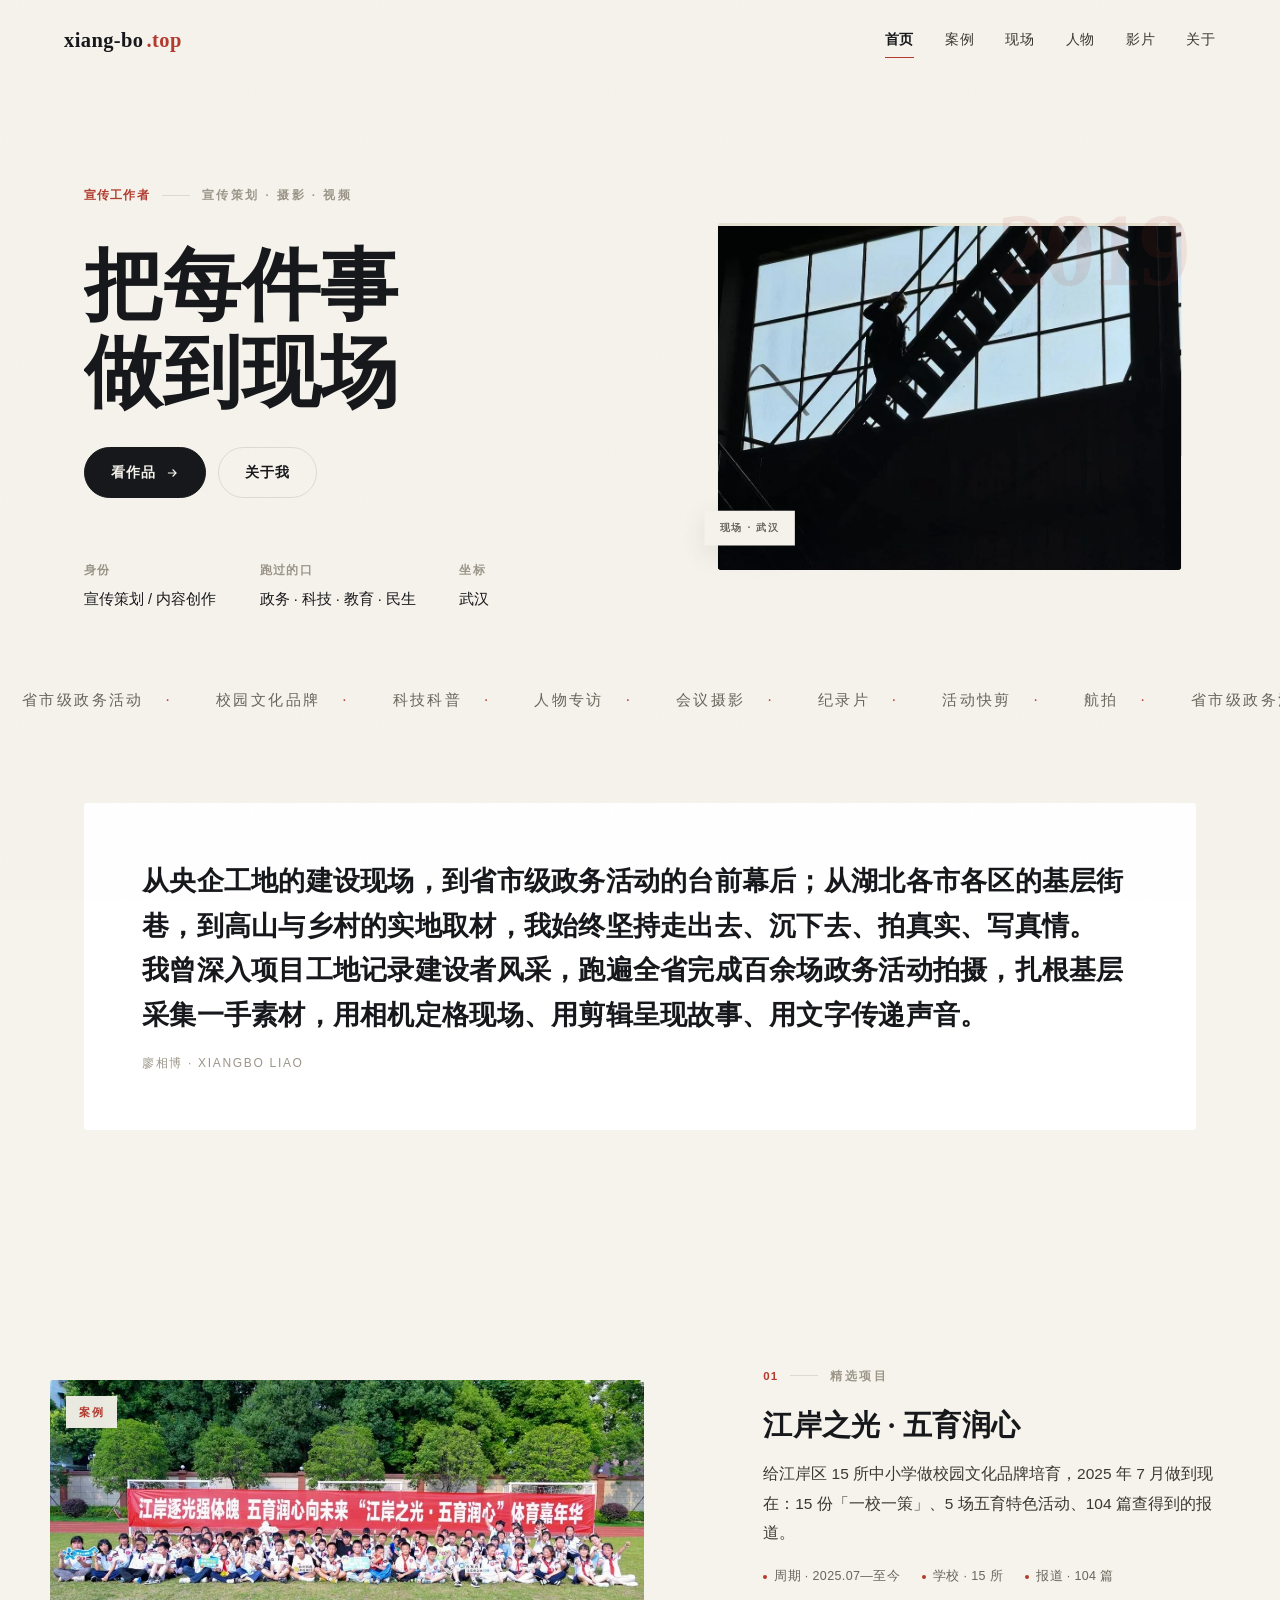
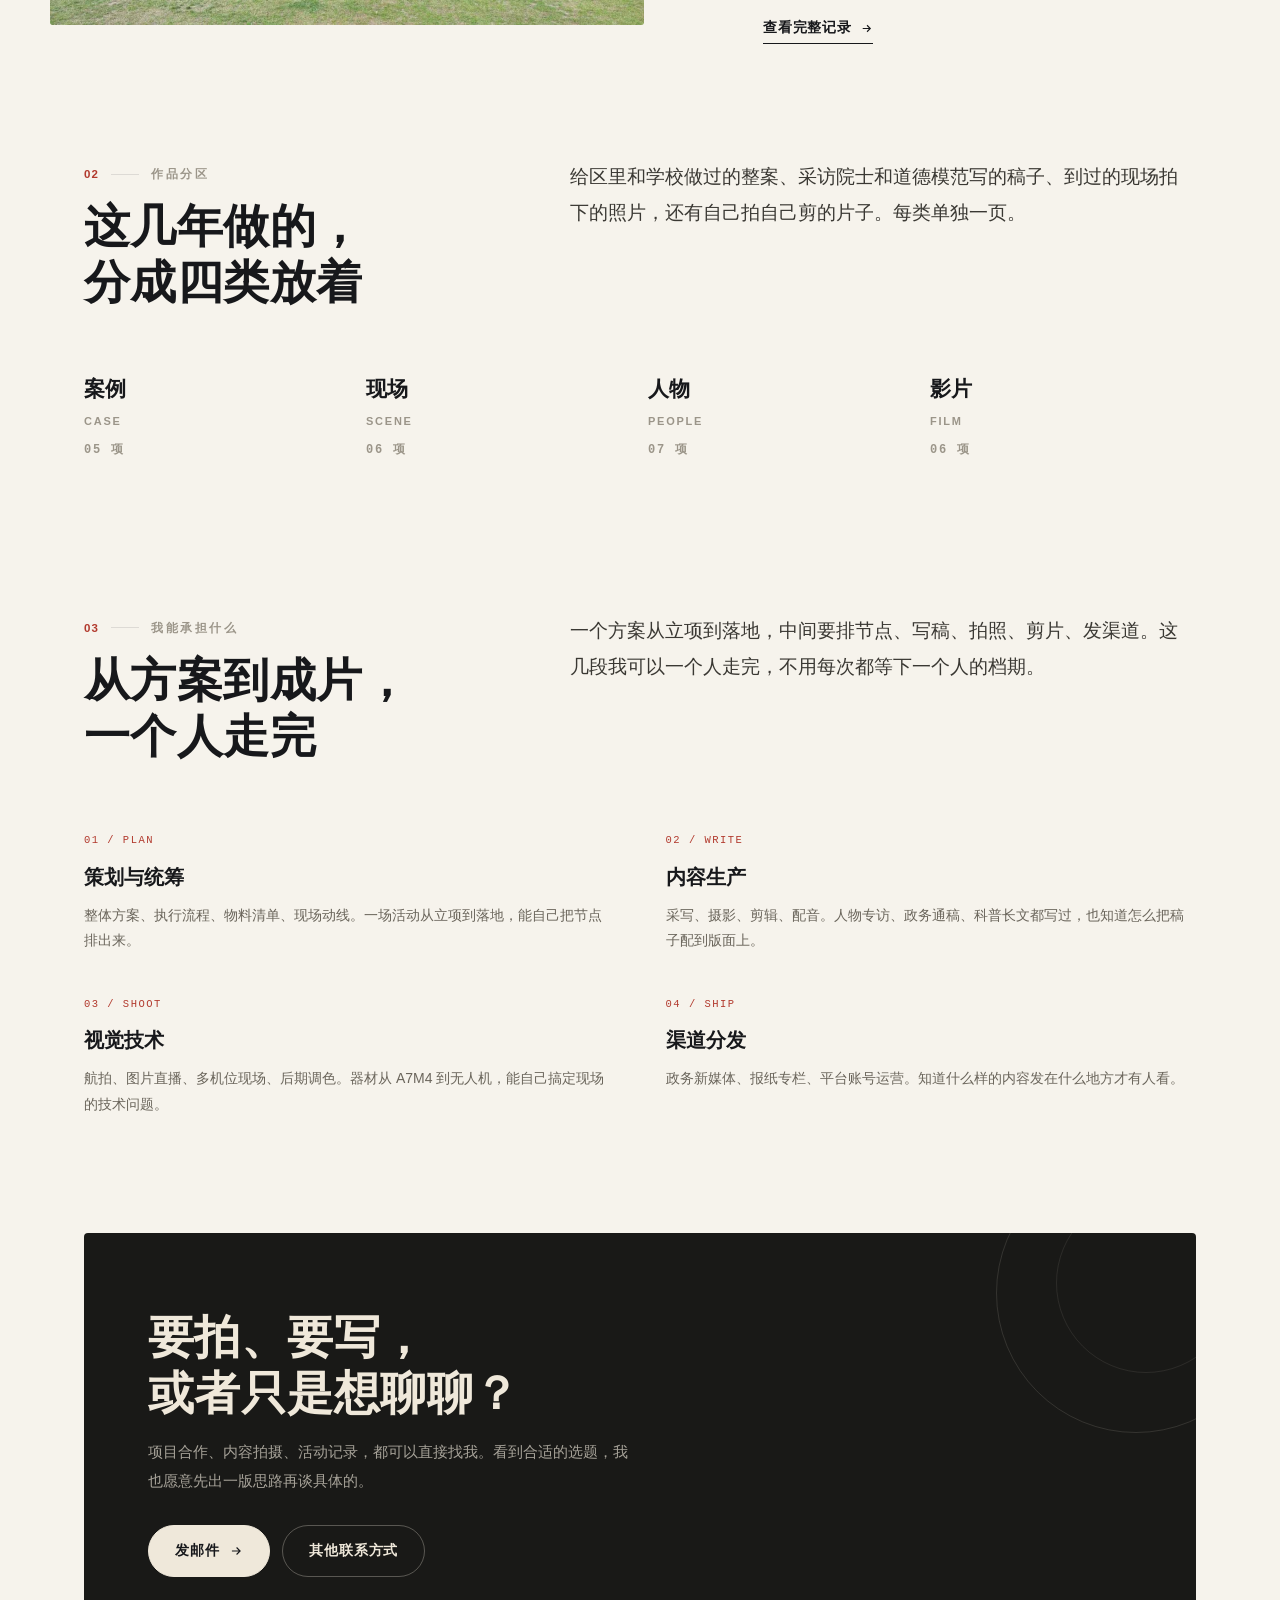
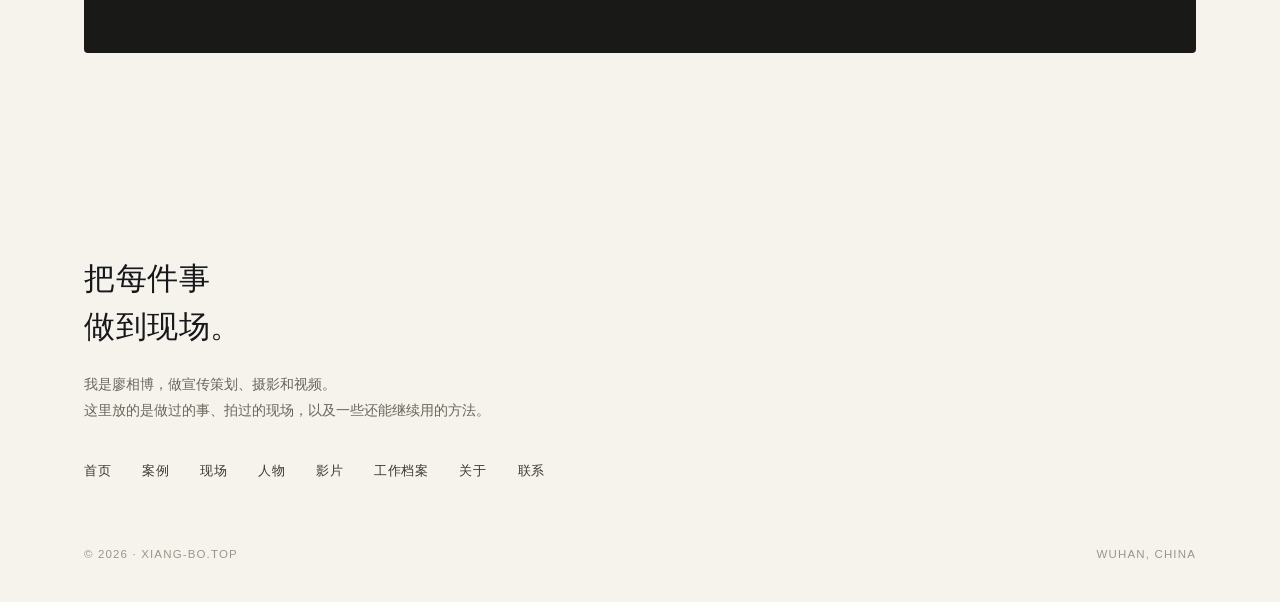
==== commit aae52aab: "作品区重组为四区：案例 / 现场 / 人物 / 影片 原来五个分类按作品形态分，人物专访是唯一按对象分的，口径不统一； 其中人物七个详情页里五个只有一张图，作品图集只剩一项，短视频两项。  - 拆成四" ====
--- a/index.html
+++ b/index.html
@@ -25,27 +25,23 @@
 
 <nav class="nav" id="nav">
   <a class="brand" href="index.html">xiang-bo<i>.top</i></a>
-      <div class="nav-links">
+            <div class="nav-links">
     <a href="index.html" data-nav="home">首页</a>
-    <a href="projects.html" data-nav="project">项目经历</a>
-    <a href="interview.html" data-nav="interview">人物专访</a>
-    <a href="gallery.html" data-nav="gallery">作品图集</a>
-    <a href="shorts.html" data-nav="short">短视频</a>
-    <a href="films.html" data-nav="film">中长视频</a>
-    <a href="archive.html" data-nav="archive">工作档案</a>
+    <a href="cases.html" data-nav="case">案例</a>
+    <a href="scenes.html" data-nav="scene">现场</a>
+    <a href="people.html" data-nav="people">人物</a>
+    <a href="films.html" data-nav="film">影片</a>
     <a href="about.html" data-nav="about">关于</a>
   </div>
   <button class="nav-toggle" id="navToggle" aria-label="打开菜单"><span></span></button>
 </nav>
 
-    <div class="nav-panel" id="navPanel">
+        <div class="nav-panel" id="navPanel">
   <a href="index.html">首页 <small>HOME</small></a>
-  <a href="projects.html">项目经历 <small>PROJECTS</small></a>
-  <a href="interview.html">人物专访 <small>INTERVIEWS</small></a>
-  <a href="gallery.html">作品图集 <small>GALLERY</small></a>
-  <a href="shorts.html">短视频 <small>SHORTS</small></a>
-  <a href="films.html">中长视频 <small>FILMS</small></a>
-  <a href="archive.html">工作档案 <small>ARCHIVE</small></a>
+  <a href="cases.html">案例 <small>CASE</small></a>
+  <a href="scenes.html">现场 <small>SCENE</small></a>
+  <a href="people.html">人物 <small>PEOPLE</small></a>
+  <a href="films.html">影片 <small>FILM</small></a>
   <a href="about.html">关于 <small>ABOUT</small></a>
   <a href="about.html#contact">联系 <small>CONTACT</small></a>
 </div>
@@ -61,13 +57,12 @@
       我是廖相博，做宣传策划、摄影和视频。<br>
       这里放的是做过的事、拍过的现场，以及一些还能继续用的方法。
     </p>
-            <div class="flinks">
+                <div class="flinks">
       <a href="index.html">首页</a>
-      <a href="projects.html">项目经历</a>
-      <a href="interview.html">人物专访</a>
-      <a href="gallery.html">作品图集</a>
-      <a href="shorts.html">短视频</a>
-      <a href="films.html">中长视频</a>
+      <a href="cases.html">案例</a>
+      <a href="scenes.html">现场</a>
+      <a href="people.html">人物</a>
+      <a href="films.html">影片</a>
       <a href="archive.html">工作档案</a>
       <a href="about.html">关于</a>
       <a href="about.html#contact">联系</a>
--- a/assets/css/site.css
+++ b/assets/css/site.css
@@ -729,3 +729,63 @@
   .alist .ad,.alist .ac{font-size:10px;}
   .alist .ac{white-space:normal;}
 }
+
+/* ============================================================
+   人物页：七位一页
+   ============================================================ */
+.pgrid{display:grid;grid-template-columns:repeat(2,minmax(0,1fr));
+  gap:clamp(30px,3.2vw,48px) clamp(26px,3vw,44px);}
+.pcard{display:grid;grid-template-columns:minmax(0,186px) minmax(0,1fr);
+  gap:clamp(15px,1.6vw,22px);align-items:start;
+  padding-top:clamp(20px,2.2vw,28px);border-top:1px solid var(--line);}
+.pcard .pfig{position:relative;overflow:hidden;background:var(--paper-3);border-radius:2px;
+  aspect-ratio:4/5;}
+.pcard .pfig img{position:absolute;inset:0;width:100%;height:100%;object-fit:cover;
+  object-position:center 20%;display:block;transition:transform 1.1s var(--ease-out);}
+.pcard:hover .pfig img{transform:scale(1.04);}
+.pcard .ptxt{min-width:0;}
+.pcard h2{font-family:var(--serif);font-size:clamp(19px,1.85vw,22px);font-weight:700;
+  margin:0 0 6px;line-height:1.35;letter-spacing:.01em;}
+.pcard .prole{margin:0 0 10px;font-size:12.5px;line-height:1.7;color:var(--red);}
+.pcard .psum{margin:0 0 12px;font-size:13px;line-height:1.8;color:var(--ink-3);}
+.pcard .pmeta{margin:0 0 12px;font-size:11px;letter-spacing:.12em;color:var(--muted);
+  text-transform:uppercase;font-weight:600;}
+.pcard .pext{display:inline-block;font-size:11px;letter-spacing:.13em;color:var(--red);
+  font-weight:600;border-bottom:1px solid currentColor;padding-bottom:2px;}
+.pcard .pext span{font-size:10px;}
+
+@media (max-width:1000px){
+  .pgrid{grid-template-columns:minmax(0,1fr);}
+}
+@media (max-width:560px){
+  .pcard{grid-template-columns:minmax(0,104px) minmax(0,1fr);gap:12px;}
+  .pcard .pfig{aspect-ratio:3/4;}
+  .pcard h2{font-size:17px;margin-bottom:4px;}
+  .pcard .prole{font-size:11px;line-height:1.55;margin-bottom:8px;}
+  .pcard .psum{font-size:12.5px;line-height:1.68;margin-bottom:10px;}
+  .pcard .pmeta{font-size:10px;margin-bottom:10px;}
+}
+
+/* 作品总览页底部的档案入口 */
+.arc-entry{display:grid;grid-template-columns:minmax(0,1fr) auto;
+  gap:clamp(20px,3vw,40px);align-items:center;
+  margin-top:clamp(44px,5vw,72px);
+  padding:clamp(26px,3.2vw,38px) clamp(24px,3.2vw,40px);
+  background:var(--dark);color:var(--cream);border-radius:3px;}
+.arc-entry .weyebrow{color:rgba(239,232,218,.5);}
+.arc-entry h2{font-family:var(--serif);font-size:clamp(20px,2.2vw,26px);
+  font-weight:700;line-height:1.3;margin:.34em 0 .42em;}
+.arc-entry p{margin:0;font-size:13.5px;line-height:1.85;
+  color:rgba(239,232,218,.7);max-width:44em;}
+.arc-entry .wgo{color:var(--cream);white-space:nowrap;font-size:12px;}
+.arc-entry:hover .wgo{color:#fff;}
+@media(max-width:640px){
+  .arc-entry{grid-template-columns:minmax(0,1fr);gap:16px;}
+}
+
+/* 现场页：封面统一 3:2 框，图完整显示不裁切，卡片文字才对得齐 */
+body[data-cat="scene"] .card .cm{aspect-ratio:3/2;}
+body[data-cat="scene"] .card .cm img{width:100%;height:100%;max-height:none;object-fit:contain;}
+@media(max-width:720px){
+  body[data-cat="scene"] .card .cm{aspect-ratio:3/2;}
+}
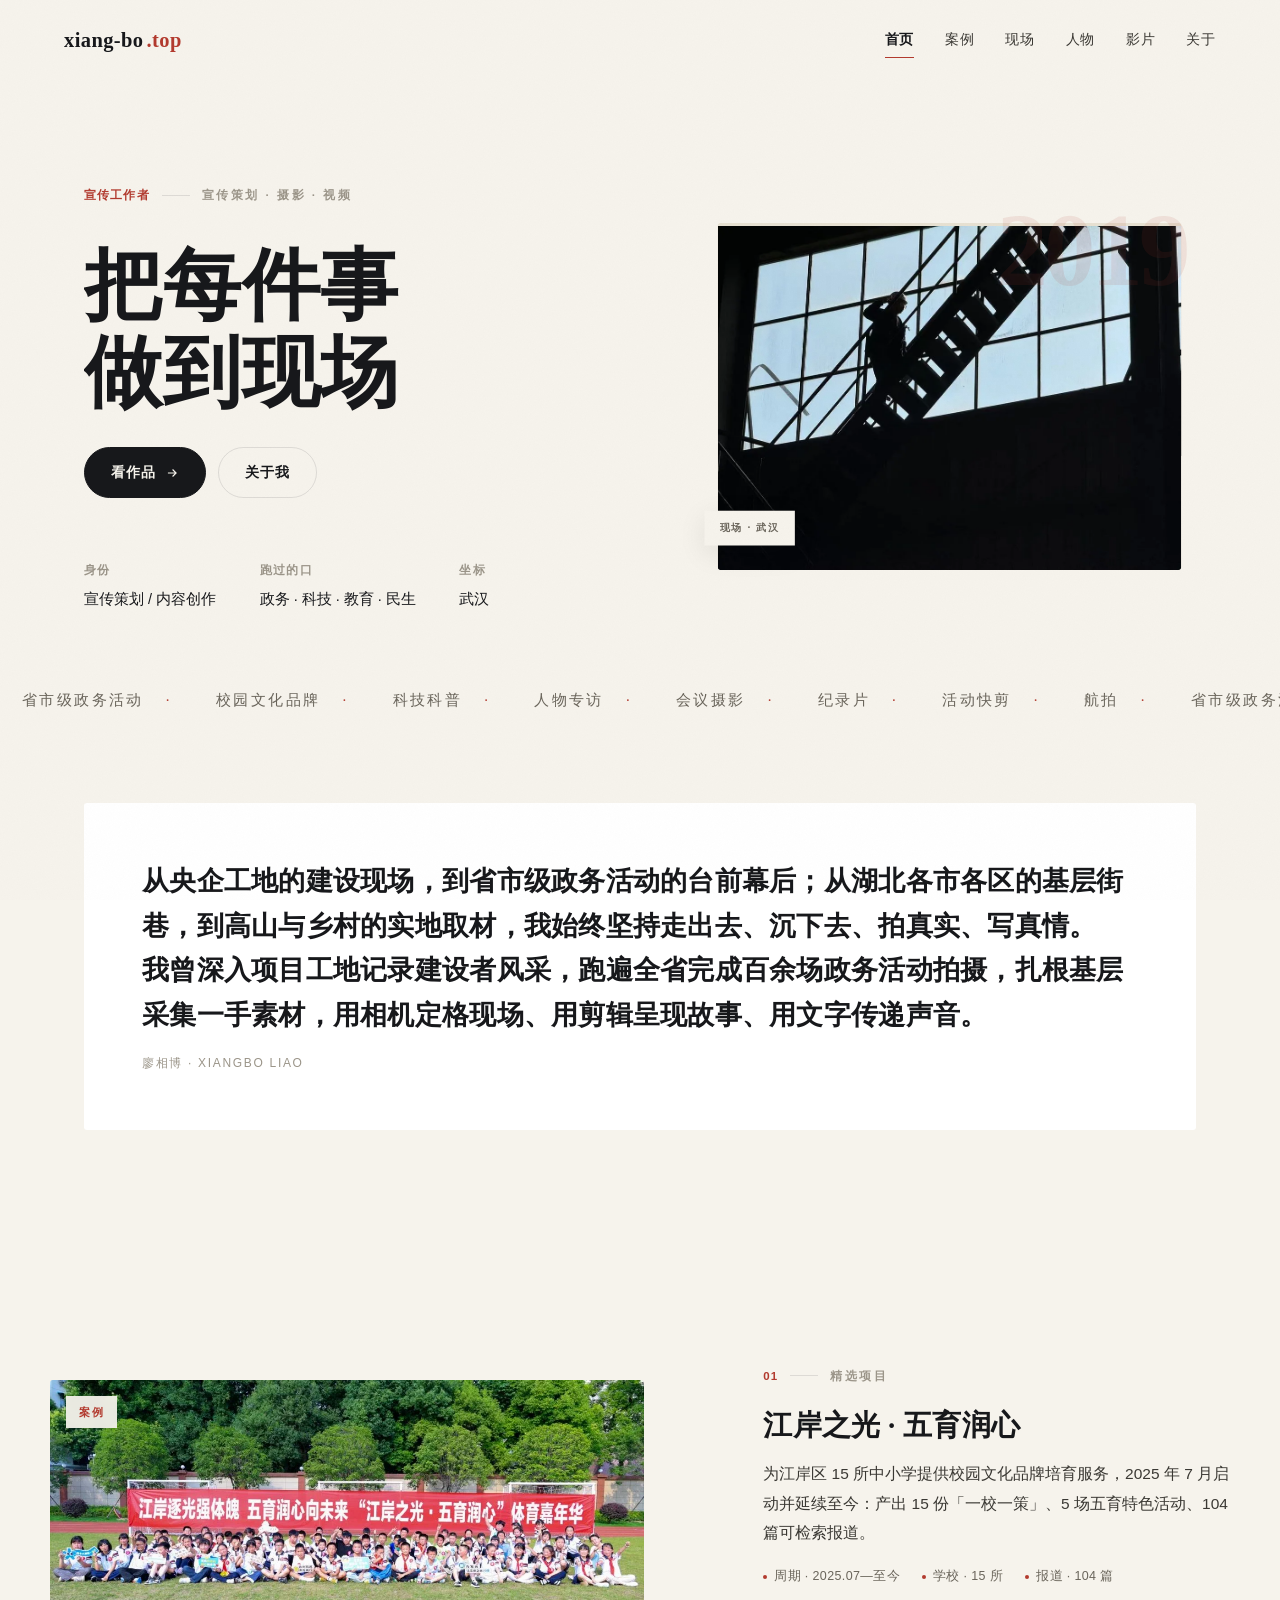
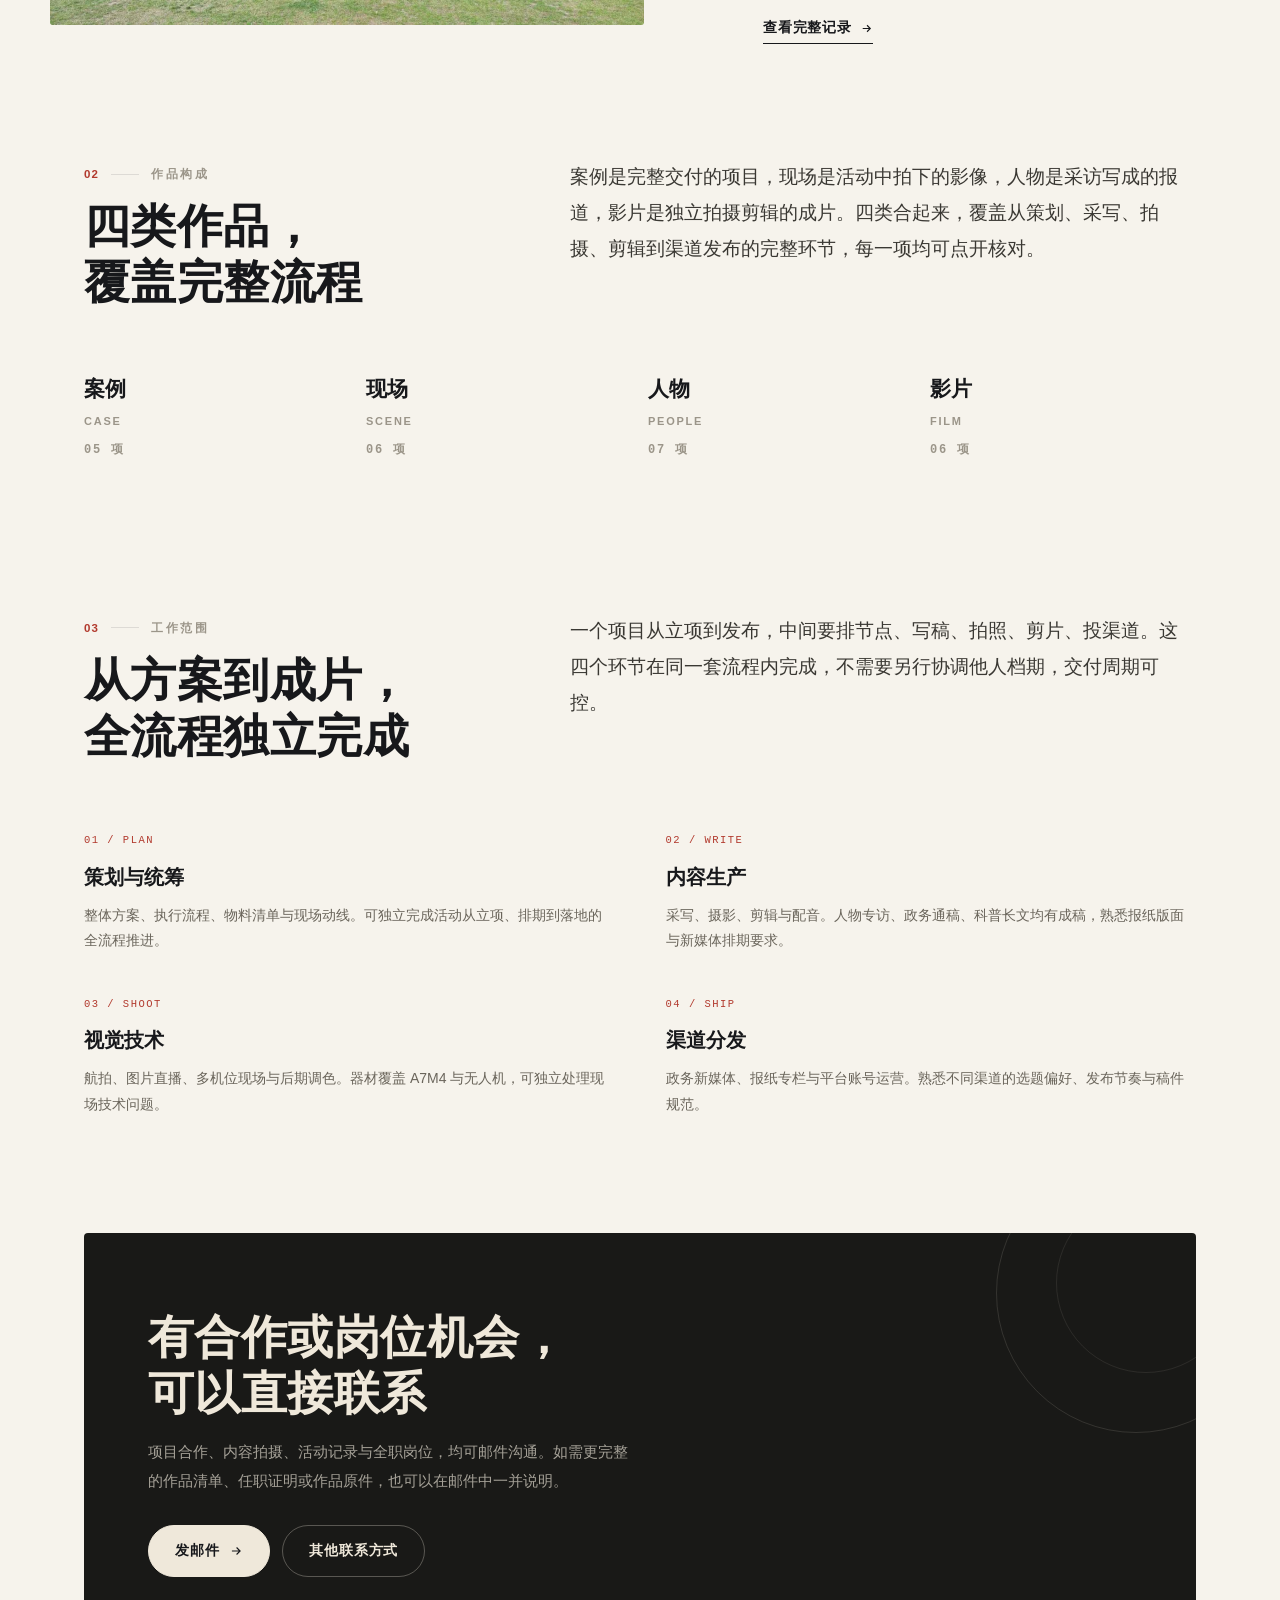
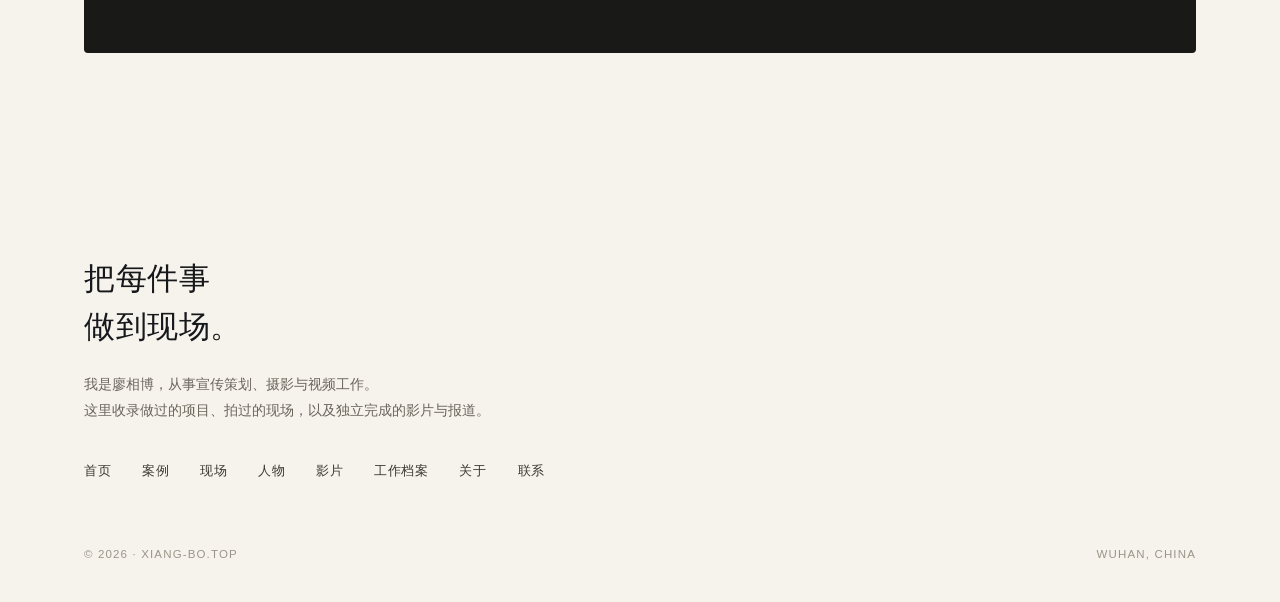
==== commit 5275a701: "文案改为书面陈述：分区介绍、能力说明、联系区与项目简介统一口吻" ====
--- a/index.html
+++ b/index.html
@@ -54,8 +54,8 @@
   <div class="wrap">
     <p class="fq">把每件事<br>做到现场。</p>
     <p class="fnote">
-      我是廖相博，做宣传策划、摄影和视频。<br>
-      这里放的是做过的事、拍过的现场，以及一些还能继续用的方法。
+      我是廖相博，从事宣传策划、摄影与视频工作。<br>
+      这里收录做过的项目、拍过的现场，以及独立完成的影片与报道。
     </p>
                 <div class="flinks">
       <a href="index.html">首页</a>
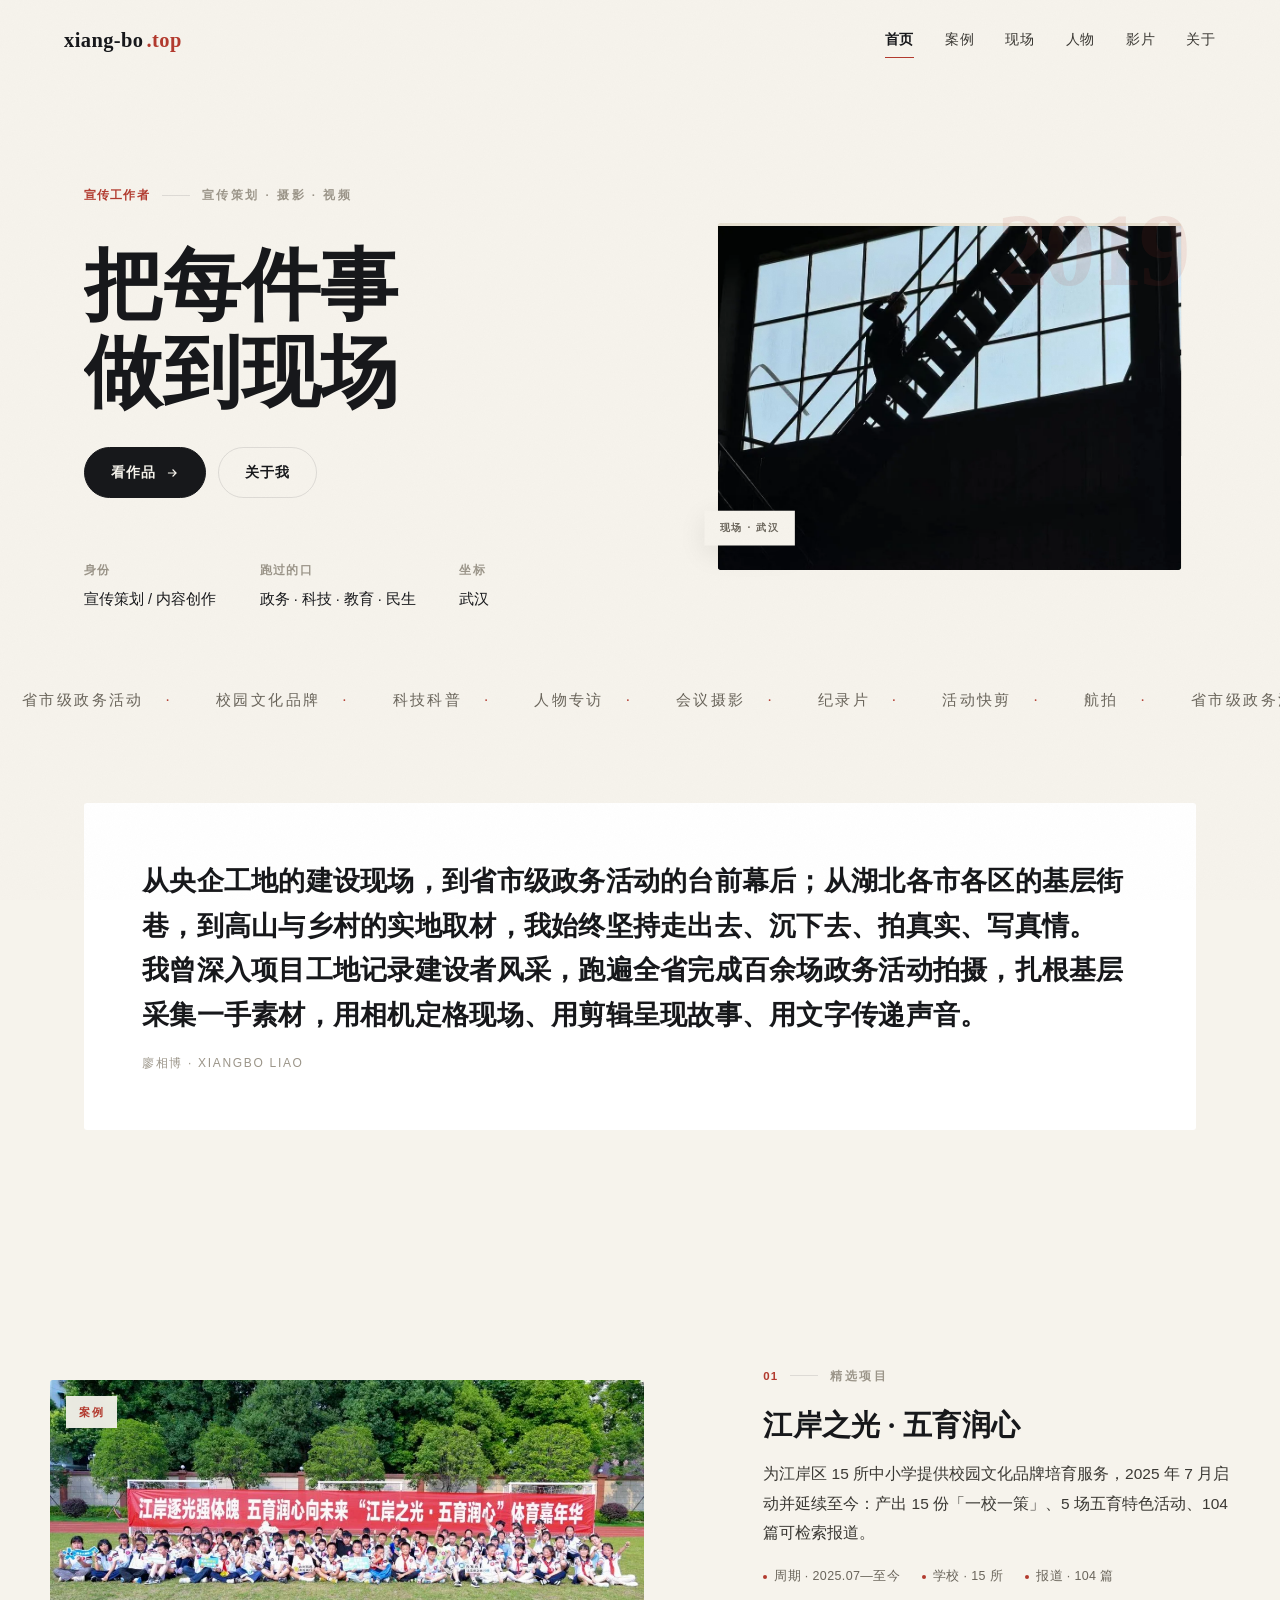
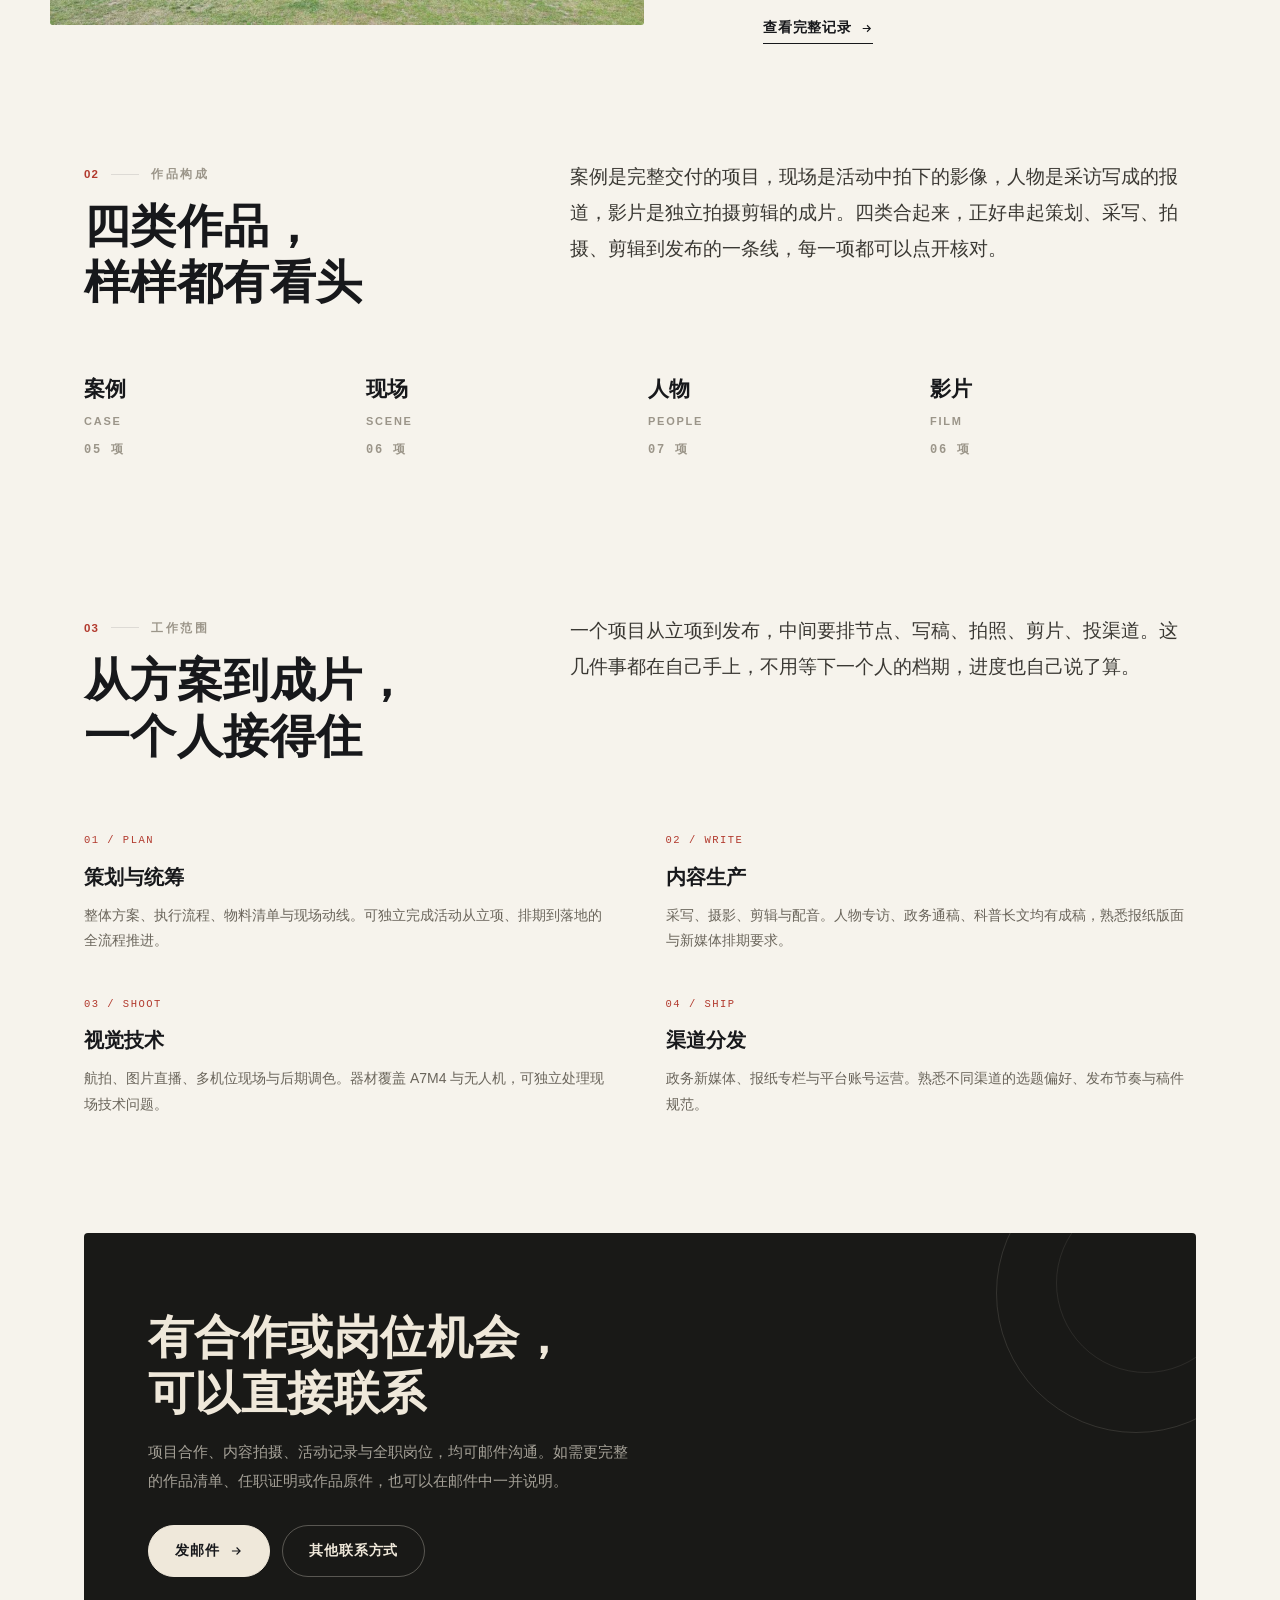
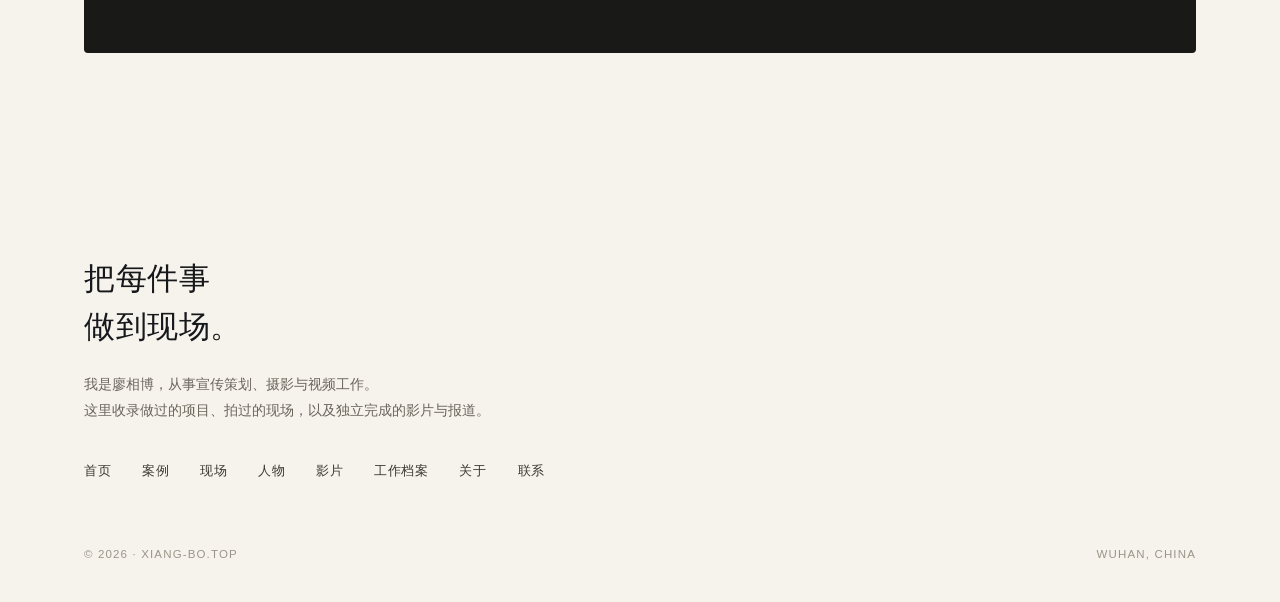
==== commit 0a7f0c32: "新增访问记录后台：/admin.html + api 埋点接口" ====
--- a/index.html
+++ b/index.html
@@ -77,5 +77,6 @@
 <script src="assets/js/content.js"></script>
 <script src="assets/js/motion.js"></script>
 <script src="assets/js/app.js"></script>
+<script src="assets/js/track.js"></script>
 </body>
 </html>
